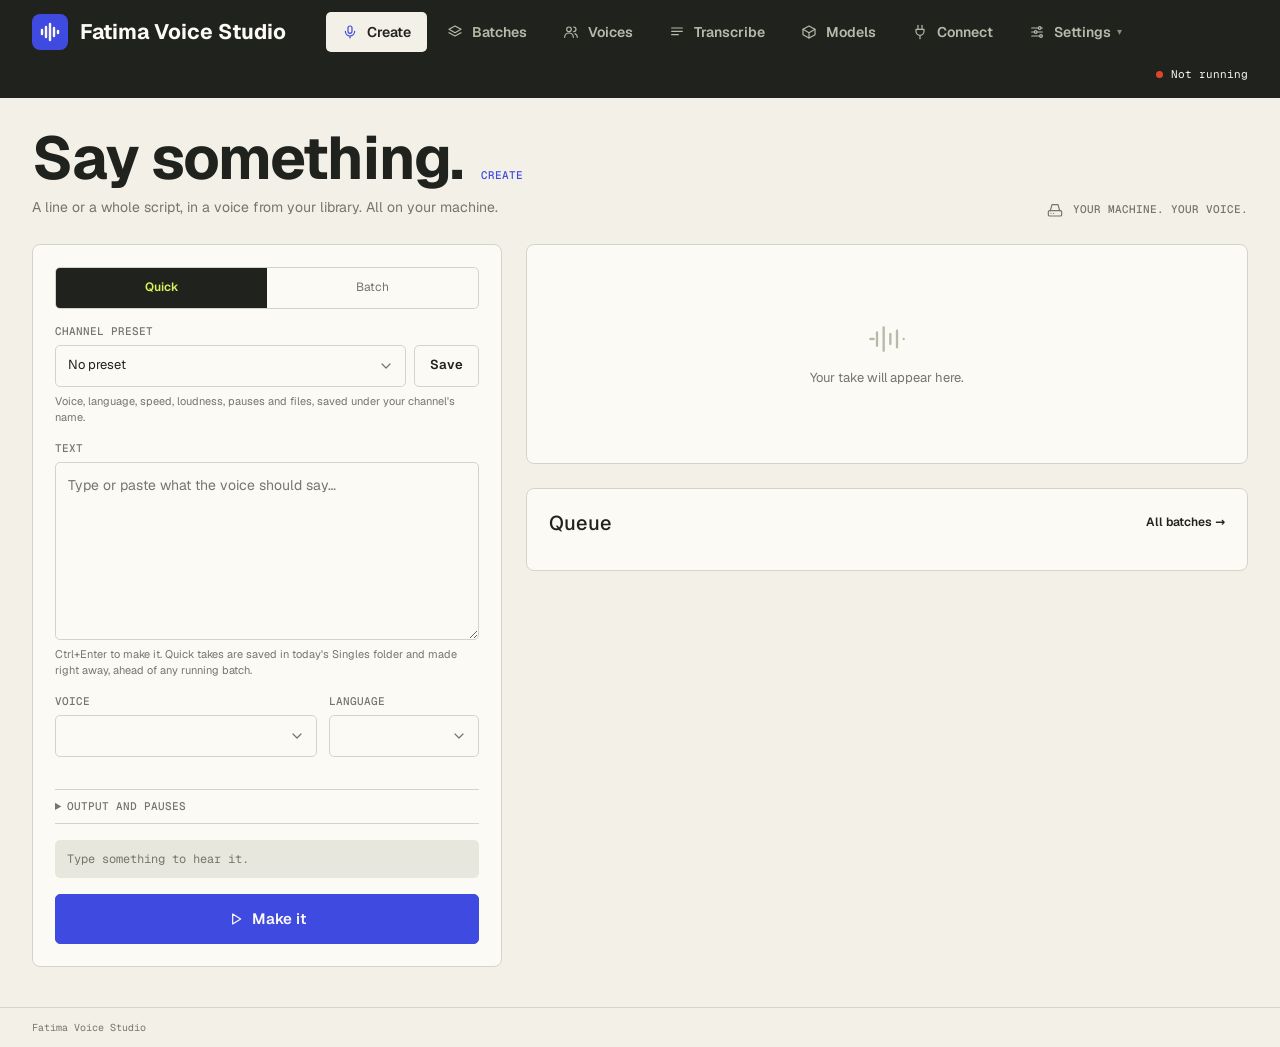
==== studio/web/index.html @ 8e039c89 "Pronunciation, numbers as words, speed, channel presets, Transcribe, voice from music - Pronunciatio" ====
<!doctype html>
<html lang="en">
<head>
<meta charset="utf-8">
<meta name="viewport" content="width=device-width, initial-scale=1">
<title>Fatima Voice Studio</title>
<link rel="icon" href="icon.png">
<link href="fonts.css" rel="stylesheet">
<link rel="stylesheet" href="app.css">
</head>
<body>

<header class="appbar">
  <a class="brand" href="#create"><span class="mark"><span data-icon="mark"></span></span>Fatima Voice Studio</a>
  <nav class="nav" aria-label="Main">
    <a href="#create" data-view="create"><span data-icon="mic"></span>Create</a>
    <a href="#batches" data-view="batches"><span data-icon="layers"></span>Batches</a>
    <a href="#voices" data-view="voices"><span data-icon="users"></span>Voices</a>
    <a href="#transcribe" data-view="transcribe"><span data-icon="text"></span>Transcribe</a>
    <a href="#models" data-view="models"><span data-icon="box"></span>Models</a>
    <a href="#setup" data-view="setup"><span data-icon="cpu"></span>Setup</a>
    <a href="#connect" data-view="connect"><span data-icon="plug"></span>Connect</a>
    <a href="#settings" data-view="settings"><span data-icon="sliders"></span>Settings<span class="nav-caret" aria-hidden="true">▾</span></a>
  </nav>
  <div class="nav-menu" id="settings-menu" role="menu" aria-label="Settings sections" hidden>
    <a href="#settings" role="menuitem">General<span>Defaults, output, folders, updates</span></a>
    <a href="#words" role="menuitem">Pronunciation<span>Names, abbreviations and numbers</span></a>
    <a href="#setup" role="menuitem">Setup<span>Hardware, engine, models, speed test</span></a>
  </div>
  <div class="engine">
    <div class="engine-state">
      <div class="engine-line"><span class="state-dot" id="engine-dot"></span><span id="engine-text">Connecting…</span></div>
      <div class="engine-sub" id="engine-sub"></div>
    </div>
  </div>
</header>

<!-- ============ CREATE ============ -->
<main class="page" id="view-create" hidden>
  <div class="page-head">
    <div>
      <div class="title-row"><h1>Say something.</h1><span class="kicker">CREATE</span></div>
      <p class="lede">A line or a whole script, in a voice from your library. All on your machine.</p>
    </div>
    <div class="note"><span data-icon="drive"></span>YOUR MACHINE. YOUR VOICE.</div>
  </div>

  <div class="desk">
    <section class="card composer" id="composer" data-cmode="single">
      <div class="seg" id="create-mode" role="group" aria-label="What to make">
        <button type="button" data-cmode="single" aria-pressed="true">Quick</button>
        <button type="button" data-cmode="batch" aria-pressed="false">Batch</button>
      </div>

      <div class="field">
        <label class="label" for="preset">Channel preset</label>
        <div class="row" style="gap:8px">
          <div class="select-wrap" style="flex:1;min-width:0"><select class="select" id="preset"><option value="">No preset</option></select><span data-icon="chevron"></span></div>
          <button type="button" class="btn" id="preset-save" style="height:42px">Save</button>
          <button type="button" class="icon-btn" id="preset-delete" aria-label="Delete this preset" hidden style="width:42px;height:42px"><span data-icon="trash"></span></button>
        </div>
        <p class="help">Voice, language, speed, loudness, pauses and files, saved under your channel's name.</p>
      </div>

      <div class="field single-only">
        <label class="label" for="single-text">Text</label>
        <textarea class="paste" id="single-text" rows="7" placeholder="Type or paste what the voice should say…"></textarea>
        <p class="help">Ctrl+Enter to make it. Quick takes are saved in today's Singles folder and made right away, ahead of any running batch.</p>
      </div>

      <div class="field batch-only">
        <label class="label" for="batch-name">Batch name</label>
        <input class="input mono" id="batch-name" placeholder="Auto · date + first words" autocomplete="off" spellcheck="false">
        <p class="help">Saved as a folder on disk. You can rename it later.</p>
      </div>

      <div class="batch-only scripts-box">
        <div class="row between">
          <div class="modes" role="group" aria-label="How to add scripts">
            <button type="button" data-smode="list" aria-pressed="true">Scripts</button>
            <button type="button" data-smode="paste" aria-pressed="false">Paste and split</button>
          </div>
          <button type="button" class="text-btn" id="import-btn"><span data-icon="upload"></span>Import files</button>
          <input type="file" id="import-file" accept=".txt,.md,.csv,text/plain,text/csv,text/markdown" multiple hidden>
        </div>
        <ol class="scripts" id="script-list"></ol>
        <div id="paste-box" hidden>
          <textarea class="paste" id="paste-text" rows="10" placeholder="Paste several scripts. Start each one with a line like:&#10;### Episode 1 title&#10;or separate them with a line of ---"></textarea>
          <div class="row between" style="margin-top:8px">
            <span class="help" id="paste-found">No scripts found yet.</span>
            <button type="button" class="btn sm" id="paste-apply" disabled>Use these scripts</button>
          </div>
        </div>
        <div class="row between" id="list-tools">
          <button type="button" class="text-btn accent" id="add-script">+ Add script</button>
          <span class="micro" id="script-count">0 scripts</span>
        </div>
      </div>

      <div class="pair">
        <div class="field">
          <label class="label" for="voice">Voice</label>
          <div class="select-wrap"><select class="select" id="voice"></select><span data-icon="chevron"></span></div>
        </div>
        <div class="field" style="flex:0 0 150px">
          <label class="label" for="language">Language</label>
          <div class="select-wrap"><select class="select" id="language"></select><span data-icon="chevron"></span></div>
        </div>
      </div>
      <p class="help" id="voice-help"></p>

      <details class="more" id="more">
        <summary>Output and pauses</summary>
        <div class="more-body">
          <div class="field">
            <span class="label">Files</span>
            <div class="checks">
              <label><input type="checkbox" id="fmt-wav" checked> WAV</label>
              <label><input type="checkbox" id="fmt-mp3" checked> MP3</label>
              <label><input type="checkbox" id="opt-srt" checked> Subtitles (SRT)</label>
            </div>
          </div>
          <div class="pair">
            <div class="field">
              <label class="label" for="speed">Speed</label>
              <div class="select-wrap"><select class="select" id="speed">
                <option value="0.85">0.85× slower</option><option value="0.9">0.9×</option><option value="0.95">0.95×</option>
                <option value="1" selected>1× natural</option><option value="1.05">1.05×</option><option value="1.1">1.1×</option>
                <option value="1.15">1.15×</option><option value="1.2">1.2× faster</option>
              </select><span data-icon="chevron"></span></div>
            </div>
            <div class="field" style="justify-content:flex-end">
              <label class="check" style="height:42px"><input type="checkbox" id="opt-numbers" checked> Say numbers as words</label>
            </div>
          </div>
          <p class="help">Speed changes the pace, not the pitch. Numbers like 1913, $5M, 35% and 5:30 become words (English, Spanish, French, German, Italian, Portuguese).
            <button type="button" class="text-btn accent" id="read-preview">See what the voice will read</button> · <a class="text-btn accent" href="#words">Pronunciation</a></p>
          <div class="field">
            <label class="label" for="loudness">Loudness</label>
            <div class="select-wrap"><select class="select" id="loudness">
              <option value="-14">YouTube music level · −14 LUFS</option>
              <option value="-16" selected>Voiceover · −16 LUFS (recommended)</option>
              <option value="-19">Podcast, quieter · −19 LUFS</option>
              <option value="-23">Broadcast · −23 LUFS</option>
            </select><span data-icon="chevron"></span></div>
          </div>
          <div class="pair">
            <div class="field">
              <label class="label" for="pause-paragraph">Pause between paragraphs</label>
              <div class="unit"><input class="input mono" id="pause-paragraph" type="number" min="0" max="10" step="0.1"><span>s</span></div>
            </div>
            <div class="field">
              <label class="label" for="seed">Seed</label>
              <input class="input mono" id="seed" type="number" min="0" placeholder="Random">
            </div>
          </div>
          <p class="help">Add a pause anywhere with <span class="mono">[pause]</span> (1 second) or <span class="mono">[pause 2.5s]</span>. The same seed, voice and text give the same take again.</p>
          <div class="field">
            <label class="label" for="model">Voice model</label>
            <div class="select-wrap"><select class="select" id="model"></select><span data-icon="chevron"></span></div>
            <p class="help" id="model-license"></p>
          </div>
        </div>
      </details>

      <div class="summary" id="summary"></div>
      <button type="button" class="btn accent block big" id="go"><span data-icon="play"></span><span id="go-label">Make it</span></button>
    </section>

    <section class="side">
      <div class="card result single-only" id="single-result">
        <div class="empty-state" id="single-empty"><span data-icon="wave"></span><p>Your take will appear here.</p></div>
        <div id="single-out" hidden></div>
      </div>
      <div class="card queue" id="queue">
        <div class="row between"><h2 class="section-title">Queue</h2><a class="text-btn" href="#batches">All batches →</a></div>
        <div id="queue-list"></div>
      </div>
    </section>
  </div>
</main>

<!-- ============ BATCHES ============ -->
<main class="page" id="view-batches" hidden>
  <div class="page-head">
    <div>
      <div class="title-row"><h1>Batches</h1><span class="kicker">EVERY BATCH IS A FOLDER</span></div>
      <p class="lede">Scripts you've made, newest first. Each batch is its own folder on disk: rename it here and the folder follows.</p>
    </div>
    <div class="row">
      <div class="search"><span data-icon="search"></span><input class="input" id="batch-search" placeholder="Search batches" autocomplete="off"></div>
      <button type="button" class="btn" id="select-toggle" aria-pressed="false">Select</button>
      <button type="button" class="btn" data-open-folder="batches"><span data-icon="folder"></span>Open folder</button>
    </div>
  </div>
  <div class="bulkbar" id="bulkbar" hidden>
    <span id="bulk-count">0 selected</span>
    <button type="button" class="text-btn" id="select-all">Select all shown</button>
    <button type="button" class="btn red sm" id="bulk-delete" disabled>Delete selected</button>
  </div>
  <div class="batch-list" id="batch-list"></div>
</main>

<!-- ============ ONE BATCH ============ -->
<main class="page" id="view-batch" hidden>
  <div class="page-head">
    <div style="min-width:0">
      <a class="text-btn" href="#batches">← Batches</a>
      <div class="title-row"><h1 class="batch-title" id="b-name"></h1><button type="button" class="icon-btn" id="b-rename" aria-label="Rename batch"><span data-icon="pencil"></span></button></div>
      <p class="lede" id="b-meta"></p>
    </div>
    <div class="row wrap" id="b-actions"></div>
  </div>
  <div class="progress" id="b-progress"><div></div></div>
  <div class="scripts-view" id="b-scripts"></div>
</main>

<!-- ============ VOICES ============ -->
<main class="page" id="view-voices" hidden>
  <div class="page-head">
    <div>
      <div class="title-row"><h1>Voices</h1><span class="kicker">YOUR VOICE LIBRARY</span></div>
      <p class="lede">Add a short clip of a voice and the studio speaks any text in it. Or find a brand-new voice.</p>
    </div>
    <button type="button" class="btn" data-open-folder="voices"><span data-icon="folder"></span>Open folder</button>
  </div>
  <div class="voices-grid">
    <section class="card add-voice" id="add-voice">
      <h2 class="section-title">Add a voice</h2>
      <label class="drop" id="voice-drop">
        <input type="file" id="voice-file" accept="audio/*,video/*,.wav,.mp3,.flac,.ogg,.m4a,.mp4,.mkv,.mov,.webm" hidden>
        <span data-icon="upload"></span>
        <span id="voice-drop-text">Drop an audio or video file here, or click to choose<br><small>6–15 seconds of one person speaking clearly — or a longer recording: the best part is picked for you</small></span>
      </label>
      <audio id="voice-file-preview" controls hidden></audio>
      <div class="pair">
        <div class="field"><label class="label" for="voice-name">Name</label><input class="input" id="voice-name" placeholder="e.g. Narrator Laura" maxlength="60"></div>
        <div class="field" style="flex:0 0 150px"><label class="label" for="voice-lang">Language</label>
          <div class="select-wrap"><select class="select" id="voice-lang"></select><span data-icon="chevron"></span></div></div>
      </div>
      <div class="field"><label class="label" for="voice-notes">Notes <span class="opt">— optional</span></label><input class="input" id="voice-notes" placeholder="Where it's from, what it's good for"></div>
      <label class="check"><input type="checkbox" id="voice-separate"> Take the voice out of music or background sound</label>
      <p class="help" id="voice-separate-help"></p>
      <label class="check"><input type="checkbox" id="voice-denoise"> Reduce background noise</label>
      <label class="check consent"><input type="checkbox" id="voice-consent"> This is my own voice, or I have the speaker's permission to use it.</label>
      <button type="button" class="btn accent block" id="voice-add" disabled>Add voice</button>
    </section>

    <section class="card find-voice" id="find-voice">
      <h2 class="section-title">Find a new voice</h2>
      <p class="help">The model invents a different voice each time. Keep the ones you like: they're saved like any other voice and stay the same from then on. Nobody's real voice, so no permission needed.</p>
      <div class="pair">
        <div class="field"><label class="label" for="find-lang">Language</label>
          <div class="select-wrap"><select class="select" id="find-lang"></select><span data-icon="chevron"></span></div></div>
        <div class="field" style="flex:0 0 110px"><label class="label" for="find-count">How many</label>
          <div class="select-wrap"><select class="select" id="find-count"><option>2</option><option selected>4</option><option>6</option></select><span data-icon="chevron"></span></div></div>
      </div>
      <button type="button" class="btn block" id="find-go"><span data-icon="sparkle"></span>Find voices</button>
      <div class="found" id="found-list"></div>
    </section>
  </div>
  <div class="voice-cards" id="voice-cards"></div>
</main>

<!-- ============ MODELS ============ -->
<main class="page" id="view-models" hidden>
  <div class="page-head">
    <div>
      <div class="title-row"><h1>Models</h1><span class="kicker">DOWNLOADED ONCE, RUN OFFLINE</span></div>
      <p class="lede">Every model shows its licence. <strong>Commercial use OK</strong> means you can use the audio in monetized videos and client work.</p>
    </div>
    <button type="button" class="btn" data-open-folder="models"><span data-icon="folder"></span>Open folder</button>
  </div>
  <div id="models-list"></div>
</main>

<!-- ============ SETUP ============ -->
<main class="page" id="view-setup" hidden>
  <div class="page-head">
    <div>
      <div class="title-row"><h1>Setup</h1><span class="kicker">THIS PC</span></div>
      <p class="lede" id="setup-lede">What this PC has, and the engine and models that suit it.</p>
    </div>
    <button type="button" class="btn" id="setup-refresh"><span data-icon="refresh"></span>Check again</button>
  </div>
  <div id="setup-body"></div>
</main>

<!-- ============ PRONUNCIATION ============ -->
<main class="page" id="view-words" hidden>
  <div class="page-head">
    <div>
      <div class="title-row"><h1>Pronunciation</h1><span class="kicker">SAID THE WAY YOU WANT</span></div>
      <p class="lede">Names, abbreviations and words the voice should say a particular way. Used for every script in that language; your script and subtitles keep the original spelling.</p>
    </div>
  </div>
  <div class="settings-grid">
    <section class="card panel">
      <h2>Add a word</h2>
      <div class="pair">
        <div class="field"><label class="label" for="w-from">Written</label><input class="input" id="w-from" placeholder="CJNG"></div>
        <div class="field"><label class="label" for="w-to">Say it as</label><input class="input" id="w-to" placeholder="ce jota ene ge"></div>
      </div>
      <div class="pair">
        <div class="field"><label class="label" for="w-lang">Language</label><div class="select-wrap"><select class="select" id="w-lang"></select><span data-icon="chevron"></span></div></div>
        <div class="field" style="justify-content:flex-end"><label class="check" style="height:42px"><input type="checkbox" id="w-case"> Only with these capitals</label></div>
      </div>
      <div class="row"><button type="button" class="btn accent" id="w-add">Add</button><button type="button" class="btn" id="w-hear"><span data-icon="speaker"></span>Hear it</button></div>
      <p class="help">Spell it the way it sounds in that language. “Only with these capitals” keeps “US” (the country) from changing “us”.</p>
    </section>
    <section class="card panel">
      <h2>Try a sentence</h2>
      <textarea class="paste" id="w-test" rows="4" placeholder="El 25 de enero de 2026, el CJNG ofreció $5 millones…"></textarea>
      <div class="row"><div class="select-wrap" style="flex:0 0 160px"><select class="select" id="w-test-lang"></select><span data-icon="chevron"></span></div>
        <label class="check"><input type="checkbox" id="w-test-num" checked> Numbers as words</label></div>
      <div class="summary" id="w-test-out">What the voice reads appears here.</div>
    </section>
  </div>
  <div class="row between" style="margin:26px 0 12px"><div class="group-title" style="margin:0">Your words</div>
    <div class="search"><span data-icon="search"></span><input class="input" id="w-search" placeholder="Search"></div></div>
  <div class="card" style="padding:4px 18px"><table class="plain" id="w-table"></table></div>
</main>

<!-- ============ TRANSCRIBE ============ -->
<main class="page" id="view-transcribe" hidden>
  <div class="page-head">
    <div>
      <div class="title-row"><h1>Transcribe</h1><span class="kicker">SPEECH TO TEXT</span></div>
      <p class="lede">Drop in a video or audio file and get its text and subtitles (TXT, SRT, VTT). Runs with Whisper on this PC.</p>
    </div>
  </div>
  <div class="settings-grid">
    <section class="card panel">
      <label class="drop" id="t-drop">
        <input type="file" id="t-file" accept="audio/*,video/*,.mp4,.mkv,.mov,.webm,.m4a,.wav,.mp3,.flac,.ogg" hidden>
        <span data-icon="upload"></span>
        <span id="t-drop-text">Drop a video or audio file here, or click to choose<br><small>MP4, MKV, MOV, WEBM, M4A, MP3, WAV, FLAC…</small></span>
      </label>
      <div class="pair">
        <div class="field"><label class="label" for="t-lang">Language</label><div class="select-wrap"><select class="select" id="t-lang"></select><span data-icon="chevron"></span></div></div>
        <div class="field"><label class="label" for="t-model">Whisper model</label><div class="select-wrap"><select class="select" id="t-model"></select><span data-icon="chevron"></span></div></div>
      </div>
      <label class="check"><input type="checkbox" id="t-translate"> Translate to English</label>
      <p class="help" id="t-help"></p>
      <button type="button" class="btn accent block" id="t-go" disabled>Transcribe</button>
    </section>
  </div>
  <div class="group-title">Transcripts</div>
  <div class="batch-list" id="t-list"></div>
</main>

<!-- ============ CONNECT ============ -->
<main class="page" id="view-connect" hidden>
  <div class="page-head">
    <div>
      <div class="title-row"><h1>Connect</h1><span class="kicker">APPS AND AI AGENTS</span></div>
      <p class="lede">Use the studio from other apps (OpenAI-compatible API) and from AI agents (MCP).</p>
    </div>
  </div>
  <div id="connect-body"></div>
</main>

<!-- ============ SETTINGS ============ -->
<main class="page" id="view-settings" hidden>
  <div class="page-head">
    <div>
      <div class="title-row"><h1>Settings</h1><span class="kicker">GENERAL</span></div>
      <p class="lede">Defaults for new scripts, output files, folders and updates.</p>
    </div>
  </div>
  <div id="settings-body"></div>
</main>

<footer class="appfoot"><span id="foot-left">Fatima Voice Studio</span><span id="foot-right"></span></footer>

<dialog class="modal" id="confirm">
  <form method="dialog">
    <h2 id="confirm-title"></h2>
    <p id="confirm-body"></p>
    <div class="row end"><button class="btn" value="cancel">Cancel</button><button class="btn red" value="ok" id="confirm-ok">Delete</button></div>
  </form>
</dialog>

<dialog class="modal wide" id="editor">
  <form method="dialog" id="editor-form">
    <h2 id="editor-title">Edit</h2>
    <p class="help" id="editor-help"></p>
    <div class="field" id="editor-name-field"><label class="label" for="editor-name">Title</label><input class="input" id="editor-name"></div>
    <textarea class="paste" id="editor-text" rows="14"></textarea>
    <div id="editor-extra"></div>
    <div class="row end"><button class="btn" value="cancel">Cancel</button><button class="btn accent" value="ok" id="editor-ok">Save</button></div>
  </form>
</dialog>

<div class="toast" id="toast" role="status" hidden></div>
<script src="app.js"></script>
</body>
</html>
---- studio/web/fonts.css ----
/* Geist and Geist Mono (SIL Open Font License 1.1, Vercel), bundled so the app works offline. */
@font-face { font-family: 'Geist'; font-style: normal; font-weight: 100 900; font-display: swap;
  src: url(fonts/geist-latin-ext.woff2) format('woff2'); unicode-range: U+0100-02BA, U+02BD-02C5, U+02C7-02CC, U+02CE-02D7, U+02DD-02FF, U+0304, U+0308, U+0329, U+1D00-1DBF, U+1E00-1E9F, U+1EF2-1EFF, U+2020, U+20A0-20AB, U+20AD-20C4, U+2113, U+2C60-2C7F, U+A720-A7FF; }
@font-face { font-family: 'Geist'; font-style: normal; font-weight: 100 900; font-display: swap;
  src: url(fonts/geist-latin.woff2) format('woff2'); unicode-range: U+0000-00FF, U+0131, U+0152-0153, U+02BB-02BC, U+02C6, U+02DA, U+02DC, U+0304, U+0308, U+0329, U+2000-206F, U+20AC, U+2122, U+2191, U+2193, U+2212, U+2215, U+FEFF, U+FFFD; }
@font-face { font-family: 'Geist Mono'; font-style: normal; font-weight: 100 900; font-display: swap;
  src: url(fonts/geist-mono-latin-ext.woff2) format('woff2'); unicode-range: U+0100-02BA, U+02BD-02C5, U+02C7-02CC, U+02CE-02D7, U+02DD-02FF, U+0304, U+0308, U+0329, U+1D00-1DBF, U+1E00-1E9F, U+1EF2-1EFF, U+2020, U+20A0-20AB, U+20AD-20C4, U+2113, U+2C60-2C7F, U+A720-A7FF; }
@font-face { font-family: 'Geist Mono'; font-style: normal; font-weight: 100 900; font-display: swap;
  src: url(fonts/geist-mono-latin.woff2) format('woff2'); unicode-range: U+0000-00FF, U+0131, U+0152-0153, U+02BB-02BC, U+02C6, U+02DA, U+02DC, U+0304, U+0308, U+0329, U+2000-206F, U+20AC, U+2122, U+2191, U+2193, U+2212, U+2215, U+FEFF, U+FFFD; }
---- studio/web/app.css ----
/* Fatima Voice Studio styles (the Fatima Image Studio design system, with an indigo accent). */
:root {
  --ink: #20221e; --paper: #f3f0e7; --card: #fcfaf5; --line: #d5d4c8; --well: #e8e7dd;
  --muted: #74766b; --sub: #b6baa9; --accent: #3f4ae0; --accent-hi: #3039c4; --accent-soft: #e2e3fb;
  --red: #de462b; --red-hi: #c73b22; --red-soft: #f6ddd5; --lime: #d9f45c; --lime-hi: #cbe84a;
  --ok: #2f7d3a; --ok-soft: #dcefd8; --warn: #9a5b00; --warn-soft: #f8ead0;
  --sans: 'Geist', system-ui, sans-serif; --mono: 'Geist Mono', ui-monospace, monospace;
  --r: 5px; --r-card: 8px;
}
* { box-sizing: border-box; }
html, body { margin: 0; background: var(--paper); color: var(--ink); }
body { font: 14px/1.45 var(--sans); min-height: 100vh; display: flex; flex-direction: column; }
input, select, textarea, button { font: inherit; color: inherit; }
button { cursor: pointer; background: none; border: 0; padding: 0; }
button:disabled { cursor: not-allowed; opacity: .5; }
a { color: var(--accent); }
:focus-visible { outline: 2px solid var(--accent); outline-offset: 2px; }
[hidden] { display: none !important; }
svg.i { width: 16px; height: 16px; flex: none; stroke: currentColor; fill: none; stroke-width: 1.8; stroke-linecap: round; stroke-linejoin: round; vertical-align: middle; }
.mono { font-family: var(--mono); }
.row { display: flex; align-items: center; gap: 12px; }
.row.wrap { flex-wrap: wrap; }
.row.end { justify-content: flex-end; }
.between { justify-content: space-between; }
.micro { font: 500 10px/1.2 var(--mono); color: var(--muted); letter-spacing: .02em; text-transform: uppercase; }
.help { margin: 0; font-size: 11px; line-height: 1.45; color: var(--muted); }
.label { font: 500 11px/1.2 var(--mono); color: var(--muted); text-transform: uppercase; }
.label .opt { text-transform: none; font-weight: 400; }
small { font-size: 11px; color: var(--muted); }

/* ---------- header ---------- */
.appbar { display: flex; flex-wrap: wrap; align-items: center; gap: 16px 40px; min-height: 84px; padding: 12px 32px;
  background: var(--ink); position: sticky; top: 0; z-index: 10; }
.brand { display: flex; align-items: center; gap: 12px; color: var(--card); text-decoration: none; font-weight: 700; font-size: 21px; white-space: nowrap; }
.mark { width: 36px; height: 36px; border-radius: 8px; background: var(--accent); display: inline-flex; align-items: center; justify-content: center; flex: none; color: var(--card); }
.mark svg.i { width: 24px; height: 24px; stroke-width: 2.4; }
.nav { display: flex; gap: 4px; min-width: 0; max-width: 100%; overflow-x: auto; scrollbar-width: none; }
.nav a { display: inline-flex; align-items: center; gap: 9px; height: 40px; padding: 0 16px; border-radius: var(--r);
  color: var(--sub); text-decoration: none; font-weight: 600; font-size: 14px; white-space: nowrap; }
.nav a:hover { color: var(--card); }
.nav a[aria-current="page"] { background: var(--paper); color: var(--ink); }
.nav a[aria-current="page"] svg.i { color: var(--accent); }
.nav a[data-view="setup"] { display: none; }
body.locked .nav a[data-view="setup"] { display: inline-flex; }
body.locked .nav a:not([data-view="setup"]) { opacity: .35; pointer-events: none; }
.nav-caret { font-size: 10px; margin-left: -3px; opacity: .7; }
body.locked .nav-caret { display: none; }
.nav-menu { position: fixed; z-index: 30; min-width: 230px; padding: 6px; border-radius: var(--r-card); background: var(--card);
  border: 1px solid var(--line); box-shadow: 0 12px 32px rgba(0,0,0,.18); display: flex; flex-direction: column; gap: 2px; }
.nav-menu a { display: flex; flex-direction: column; gap: 2px; padding: 10px 12px; border-radius: var(--r); color: var(--ink); text-decoration: none; font-weight: 600; }
.nav-menu a span { font-weight: 400; font-size: 11px; color: var(--muted); }
.nav-menu a:hover { background: var(--well); }
.engine { flex: 1 1 auto; display: flex; justify-content: flex-end; min-width: 0; }
.engine-state { display: flex; flex-direction: column; align-items: flex-end; gap: 5px; min-width: 0; overflow: hidden; }
.engine-line { display: flex; align-items: center; gap: 8px; font: 400 11px/1.2 var(--mono); color: var(--card); white-space: nowrap; }
.engine-sub { font: 400 10px/1.2 var(--mono); color: var(--sub); white-space: nowrap; overflow: hidden; text-overflow: ellipsis; max-width: 420px; }
.state-dot { width: 7px; height: 7px; border-radius: 50%; background: var(--lime); flex: none; }
.state-dot.busy { background: #f5a524; animation: pulse 1.2s ease-in-out infinite; }
.state-dot.error { background: var(--red); }
.state-dot.off { background: var(--muted); }
@keyframes pulse { 50% { opacity: .35; } }

/* ---------- buttons, chips ---------- */
.btn { display: inline-flex; align-items: center; justify-content: center; gap: 8px; height: 40px; padding: 0 15px;
  border: 1px solid var(--line); border-radius: var(--r); background: var(--card); color: var(--ink); font-weight: 600; font-size: 13px; white-space: nowrap; text-decoration: none; }
.btn:hover:not(:disabled) { border-color: var(--muted); }
.btn.accent { background: var(--accent); border-color: var(--accent); color: var(--card); }
.btn.accent:hover:not(:disabled) { background: var(--accent-hi); border-color: var(--accent-hi); }
.btn.red { background: var(--red); border-color: var(--red); color: var(--card); }
.btn.red:hover:not(:disabled) { background: var(--red-hi); }
.btn.sm { height: 32px; padding: 0 11px; font-size: 12px; }
.btn.xs { height: 26px; padding: 0 8px; font-size: 11px; gap: 5px; }
.btn.block { width: 100%; }
.btn.big { height: 50px; font-size: 15px; }
.text-btn { display: inline-flex; align-items: center; gap: 5px; font-weight: 600; font-size: 12px; color: var(--ink); white-space: nowrap; text-decoration: none; }
.text-btn.accent { color: var(--accent); }
.text-btn.red { color: var(--red); }
.text-btn:hover { text-decoration: underline; }
.icon-btn { display: inline-flex; align-items: center; justify-content: center; width: 30px; height: 30px; border-radius: var(--r); flex: none; color: var(--muted); }
.icon-btn:hover { background: rgba(116,118,107,.15); color: var(--ink); }
.chip { display: inline-flex; align-items: center; gap: 6px; padding: 5px 9px; border-radius: var(--r);
  font: 600 10px/1.2 var(--mono); text-transform: uppercase; white-space: nowrap; background: var(--well); color: var(--muted); }
.chip.ok { background: var(--ok-soft); color: var(--ok); }
.chip.accent { background: var(--accent-soft); color: var(--accent); }
.chip.red { background: var(--red-soft); color: var(--red-hi); }
.chip.warn { background: var(--warn-soft); color: var(--warn); }
.chip.dark { background: var(--ink); color: var(--lime); }
.chip.live::before { content: ''; width: 6px; height: 6px; border-radius: 50%; background: currentColor; animation: pulse 1.2s infinite; }
.license { display: inline-flex; align-items: center; gap: 6px; font: 600 11px/1.3 var(--mono); padding: 5px 9px; border-radius: var(--r); }
.license.ok { background: var(--ok-soft); color: var(--ok); }
.license.nc { background: var(--red); color: var(--card); }

/* ---------- page frame ---------- */
.page { flex: 1; width: 100%; padding: 0 32px 40px; }
.page-head { display: flex; flex-wrap: wrap; align-items: flex-end; justify-content: space-between; gap: 16px; padding: 30px 0 26px; }
.title-row { display: flex; flex-wrap: wrap; align-items: baseline; gap: 6px 18px; min-width: 0; }
h1 { margin: 0; font-size: clamp(36px, 5vw, 60px); line-height: 1.02; font-weight: 700; letter-spacing: -.02em; }
.batch-title { font-size: clamp(28px, 3.6vw, 44px); word-break: break-word; }
.kicker { font: 500 11px/1.2 var(--mono); color: var(--accent); white-space: nowrap; }
.lede { margin: 8px 0 0; color: var(--muted); font-size: 14px; max-width: 760px; }
.note { display: flex; align-items: center; gap: 10px; font: 500 11px/1.2 var(--mono); color: var(--muted); white-space: nowrap; }
.card { background: var(--card); border: 1px solid var(--line); border-radius: var(--r-card); }
.section-title { margin: 0; font-size: 20px; font-weight: 500; }
.appfoot { display: flex; flex-wrap: wrap; justify-content: space-between; gap: 8px 24px; padding: 13px 32px; border-top: 1px solid var(--line);
  font: 400 10px/1.3 var(--mono); color: var(--muted); }

/* ---------- inputs ---------- */
.field { display: flex; flex-direction: column; gap: 7px; min-width: 0; flex: 1; }
.input, .select { width: 100%; height: 42px; padding: 0 12px; border: 1px solid var(--line); border-radius: var(--r); background: var(--card); font-size: 13px; }
.input:focus, .select:focus, .paste:focus { outline: none; border-color: var(--ink); }
.select-wrap { position: relative; }
.select { appearance: none; padding-right: 34px; cursor: pointer; }
.select-wrap > svg.i { position: absolute; right: 12px; top: 13px; pointer-events: none; color: var(--muted); }
.pair { display: flex; gap: 12px; width: 100%; }
.unit { position: relative; }
.unit span { position: absolute; right: 12px; top: 12px; font: 13px var(--mono); color: var(--muted); }
.paste { width: 100%; padding: 12px; border: 1px solid var(--line); border-radius: var(--r); background: var(--card); font-size: 14px; line-height: 1.55; resize: vertical; min-height: 90px; }
.seg { display: flex; height: 42px; border: 1px solid var(--line); border-radius: var(--r); overflow: hidden; }
.seg button { flex: 1; font-size: 12px; color: var(--muted); }
.seg button[aria-pressed="true"] { background: var(--ink); color: var(--lime); font-weight: 600; }
.modes { display: flex; gap: 14px; }
.modes button { font-size: 12px; color: var(--muted); }
.modes button[aria-pressed="true"] { color: var(--accent); font-weight: 700; }
.checks { display: flex; flex-wrap: wrap; gap: 8px 18px; font-size: 13px; }
.checks label, .check { display: inline-flex; align-items: center; gap: 8px; font-size: 13px; cursor: pointer; }
.check.consent { font-size: 12px; color: var(--muted); align-items: flex-start; }
input[type="checkbox"] { accent-color: var(--accent); width: 15px; height: 15px; margin: 0; flex: none; }
.switch { display: inline-flex; align-items: center; gap: 10px; cursor: pointer; font-size: 13px; }
details.more { border-top: 1px solid var(--line); border-bottom: 1px solid var(--line); padding: 10px 0; }
details.more summary { cursor: pointer; font: 500 11px/1.2 var(--mono); text-transform: uppercase; color: var(--muted); }
.more-body { display: flex; flex-direction: column; gap: 14px; padding-top: 14px; }

/* ---------- create ---------- */
.desk { display: flex; flex-wrap: wrap; gap: 24px; align-items: flex-start; }
.composer { flex: 0 1 470px; min-width: 320px; padding: 22px; display: flex; flex-direction: column; gap: 16px; }
.composer[data-cmode="single"] .batch-only, .composer[data-cmode="batch"] .single-only { display: none !important; }
.side { flex: 1 1 420px; min-width: 320px; display: flex; flex-direction: column; gap: 24px; }
body[data-cmode="batch"] .side .single-only { display: none; }
.scripts-box { display: flex; flex-direction: column; gap: 10px; }
.scripts { list-style: none; margin: 0; padding: 0; display: flex; flex-direction: column; gap: 8px; max-height: 520px; overflow-y: auto; }
.script-row { background: var(--paper); border: 1px solid var(--line); border-radius: var(--r); padding: 10px; display: flex; flex-direction: column; gap: 7px; }
.script-row .head { display: flex; align-items: center; gap: 8px; }
.script-row .num { font: 600 11px var(--mono); color: var(--muted); width: 22px; }
.script-row input.title { flex: 1; min-width: 0; border: 0; background: transparent; font-weight: 600; font-size: 13px; padding: 2px 0; }
.script-row input.title:focus { outline: none; }
.script-row textarea { border: 1px solid var(--line); background: var(--card); border-radius: var(--r); padding: 8px 10px; resize: vertical; min-height: 70px; font-size: 13px; line-height: 1.5; }
.script-row .meta { font: 10px var(--mono); color: var(--muted); }
select.mini { height: 26px; max-width: 150px; padding: 0 6px; border: 1px solid var(--line); border-radius: var(--r); background: var(--card); font-size: 11px; color: var(--muted); }
.summary { font: 12px/1.5 var(--mono); color: var(--muted); background: var(--well); border-radius: var(--r); padding: 10px 12px; }
.summary b { color: var(--ink); font-weight: 600; }
.result { padding: 22px; min-height: 220px; display: flex; flex-direction: column; gap: 14px; }
.empty-state { flex: 1; display: flex; flex-direction: column; align-items: center; justify-content: center; gap: 10px; color: var(--sub); text-align: center; }
.empty-state svg.i { width: 40px; height: 40px; stroke-width: 1.4; }
.empty-state p { margin: 0; font-size: 13px; color: var(--muted); }
.queue { padding: 20px 22px; display: flex; flex-direction: column; gap: 12px; }
.qitem { display: flex; align-items: center; gap: 10px; padding: 10px 0; border-top: 1px solid var(--line); }
.qitem .name { flex: 1; min-width: 0; overflow: hidden; text-overflow: ellipsis; white-space: nowrap; font-weight: 600; font-size: 13px; text-decoration: none; color: var(--ink); }
.qitem .sub { font: 10px var(--mono); color: var(--muted); white-space: nowrap; }
.drag { cursor: grab; color: var(--sub); }

/* ---------- audio ---------- */
audio { width: 100%; height: 40px; }
.take { display: flex; flex-direction: column; gap: 10px; }
.take .text { font-size: 14px; line-height: 1.55; color: var(--ink); max-height: 140px; overflow: auto; }
.files { display: flex; flex-wrap: wrap; gap: 8px; }
.progress { height: 6px; background: var(--well); border-radius: 3px; overflow: hidden; }
.progress > div { height: 100%; background: var(--accent); width: 0; transition: width .4s; }
.progress.live > div { background: repeating-linear-gradient(45deg, var(--accent), var(--accent) 8px, var(--accent-hi) 8px, var(--accent-hi) 16px); }

/* ---------- batches ---------- */
.search { position: relative; }
.search svg.i { position: absolute; left: 12px; top: 13px; color: var(--muted); }
.search .input { padding-left: 36px; width: 240px; }
.bulkbar { display: flex; align-items: center; gap: 18px; padding: 10px 14px; margin-bottom: 14px; background: var(--ink); color: var(--card); border-radius: var(--r); }
.bulkbar .text-btn { color: var(--lime); }
.batch-list { display: flex; flex-direction: column; gap: 10px; }
.bcard { display: flex; align-items: center; gap: 18px; padding: 16px 18px; }
.bcard .main { flex: 1; min-width: 0; display: flex; flex-direction: column; gap: 6px; }
.bcard .name { font-weight: 700; font-size: 16px; color: var(--ink); text-decoration: none; overflow: hidden; text-overflow: ellipsis; white-space: nowrap; }
.bcard .name:hover { color: var(--accent); }
.bcard .meta { font: 11px var(--mono); color: var(--muted); display: flex; flex-wrap: wrap; gap: 4px 14px; }
.bcard .first { font-size: 12px; color: var(--muted); overflow: hidden; text-overflow: ellipsis; white-space: nowrap; }
.bcard .acts { display: flex; gap: 6px; flex-wrap: wrap; justify-content: flex-end; }
.bcard.selectable { cursor: pointer; }
.bcard.picked { border-color: var(--accent); box-shadow: inset 3px 0 0 var(--accent); }
.empty { padding: 40px; text-align: center; color: var(--muted); }

/* ---------- one batch ---------- */
#b-progress { margin-bottom: 22px; }
.scripts-view { display: flex; flex-direction: column; gap: 14px; }
.scard { padding: 18px 20px; display: flex; flex-direction: column; gap: 12px; }
.scard .top { display: flex; flex-wrap: wrap; align-items: center; gap: 10px 14px; }
.scard .title { font-weight: 700; font-size: 17px; flex: 1; min-width: 200px; }
.scard .stem { font: 11px var(--mono); color: var(--muted); }
.scard .info { font: 11px var(--mono); color: var(--muted); display: flex; flex-wrap: wrap; gap: 4px 16px; }
.scard .player { display: flex; flex-wrap: wrap; align-items: center; gap: 12px; }
.scard .player audio { flex: 1 1 320px; }
.segs { border-top: 1px solid var(--line); margin-top: 4px; }
.segs summary { cursor: pointer; padding: 10px 0 4px; font: 500 11px/1.2 var(--mono); text-transform: uppercase; color: var(--muted); }
.seg-row { display: grid; grid-template-columns: 38px 1fr auto; gap: 12px; align-items: start; padding: 10px 0; border-top: 1px dashed var(--line); }
.seg-row .k { font: 600 11px var(--mono); color: var(--muted); padding-top: 3px; }
.seg-row .txt { font-size: 13px; line-height: 1.5; white-space: pre-wrap; }
.seg-row .sub { font: 10px var(--mono); color: var(--muted); margin-top: 4px; display: flex; flex-wrap: wrap; gap: 4px 12px; align-items: center; }
.seg-row .tools { display: flex; flex-direction: column; align-items: flex-end; gap: 6px; }
.seg-row audio { height: 32px; width: 230px; }
.seg-row.flag { background: linear-gradient(90deg, var(--warn-soft), transparent 70%); }
.seg-row.running { background: linear-gradient(90deg, var(--accent-soft), transparent 70%); }
.flag-note { font-size: 11px; color: var(--warn); margin-top: 4px; }
.read-as { font-size: 12px; color: var(--accent); margin-top: 4px; font-style: italic; }
.err-note { font-size: 11px; color: var(--red-hi); margin-top: 4px; }

/* ---------- voices ---------- */
.voices-grid { display: grid; grid-template-columns: repeat(auto-fit, minmax(340px, 1fr)); gap: 20px; margin-bottom: 26px; align-items: start; }
.add-voice, .find-voice { padding: 22px; display: flex; flex-direction: column; gap: 14px; }
.drop { display: flex; align-items: center; gap: 14px; padding: 18px; border: 1.5px dashed var(--sub); border-radius: var(--r-card); cursor: pointer; font-size: 13px; background: var(--paper); }
.drop.over { border-color: var(--accent); background: var(--accent-soft); }
.drop svg.i { width: 26px; height: 26px; color: var(--muted); }
.found { display: flex; flex-direction: column; gap: 10px; }
.found-item { display: flex; flex-direction: column; gap: 8px; padding: 12px; background: var(--paper); border-radius: var(--r); border: 1px solid var(--line); }
.voice-cards { display: grid; grid-template-columns: repeat(auto-fill, minmax(330px, 1fr)); gap: 16px; }
.vcard { padding: 18px; display: flex; flex-direction: column; gap: 10px; }
.vcard .top { display: flex; align-items: center; gap: 10px; }
.vcard .name { font-weight: 700; font-size: 17px; flex: 1; min-width: 0; overflow: hidden; text-overflow: ellipsis; }
.vcard .meta { font: 11px var(--mono); color: var(--muted); display: flex; flex-wrap: wrap; gap: 4px 12px; }
.vcard .notes { font-size: 12px; color: var(--muted); }
.vcard .tips { margin: 0; padding-left: 16px; font-size: 11px; color: var(--warn); }
.vcard .acts { display: flex; flex-wrap: wrap; gap: 6px; }
.vcard.default { border-color: var(--accent); }

/* ---------- models, setup, settings, connect ---------- */
.group-title { font: 500 11px/1.2 var(--mono); text-transform: uppercase; color: var(--muted); margin: 26px 0 12px; }
.mcard { padding: 18px 20px; display: flex; flex-wrap: wrap; align-items: center; gap: 14px 22px; margin-bottom: 10px; }
.mcard .main { flex: 1 1 380px; display: flex; flex-direction: column; gap: 7px; min-width: 0; }
.mcard .name { font-weight: 700; font-size: 16px; display: flex; flex-wrap: wrap; align-items: center; gap: 8px; }
.mcard .about { font-size: 13px; color: var(--muted); }
.mcard .meta { font: 11px var(--mono); color: var(--muted); display: flex; flex-wrap: wrap; gap: 4px 14px; }
.mcard .acts { display: flex; align-items: center; gap: 8px; flex-wrap: wrap; justify-content: flex-end; min-width: 220px; }
.dl { display: flex; flex-direction: column; gap: 6px; min-width: 220px; }
.dl .progress { height: 5px; }
.hw { display: grid; grid-template-columns: repeat(auto-fit, minmax(200px, 1fr)); gap: 14px; padding: 20px; }
.hw .k { font: 500 10px var(--mono); text-transform: uppercase; color: var(--muted); }
.hw .v { font-weight: 600; margin-top: 4px; }
.warn-box { display: flex; gap: 10px; align-items: flex-start; padding: 12px 14px; border-radius: var(--r); font-size: 13px; margin-top: 10px; }
.warn-box.warn { background: var(--warn-soft); color: var(--warn); }
.warn-box.error { background: var(--red-soft); color: var(--red-hi); }
.warn-box.info { background: var(--accent-soft); color: var(--accent); }
.step { display: flex; gap: 16px; margin: 26px 0 12px; align-items: baseline; }
.step .n { font: 700 12px var(--mono); width: 26px; height: 26px; border-radius: 50%; background: var(--ink); color: var(--lime); display: inline-flex; align-items: center; justify-content: center; flex: none; }
.step.done .n { background: var(--ok); color: var(--card); }
.step h2 { margin: 0; font-size: 20px; font-weight: 600; }
.step p { margin: 4px 0 0; color: var(--muted); font-size: 13px; }
.bench { padding: 20px; display: flex; flex-wrap: wrap; gap: 16px 30px; align-items: center; }
.bench .big { font-size: 34px; font-weight: 700; }
.settings-grid { display: grid; grid-template-columns: repeat(auto-fit, minmax(360px, 1fr)); gap: 20px; align-items: start; }
.panel { padding: 20px 22px; display: flex; flex-direction: column; gap: 14px; }
.panel h2 { margin: 0; font-size: 17px; }
.path-row { display: flex; gap: 8px; }
.path-row .input { font-family: var(--mono); font-size: 12px; }
.code { position: relative; background: var(--ink); color: #e9ecd9; border-radius: var(--r); padding: 14px 16px; font: 12px/1.6 var(--mono); white-space: pre-wrap; word-break: break-all; }
.code .copy { position: absolute; top: 8px; right: 8px; color: var(--sub); }
.code .copy:hover { color: var(--lime); background: rgba(255,255,255,.08); }
.kv { display: grid; grid-template-columns: 140px 1fr; gap: 8px 14px; font-size: 13px; align-items: center; }
.kv .k { font: 500 11px var(--mono); text-transform: uppercase; color: var(--muted); }
.tabs { display: flex; gap: 22px; border-bottom: 1px solid var(--line); margin-bottom: 14px; }
.tabs button { padding: 8px 0; margin-bottom: -1px; border-bottom: 2px solid transparent; color: var(--muted); font-weight: 600; font-size: 13px; }
.tabs button[aria-pressed="true"] { color: var(--ink); border-bottom-color: var(--accent); }
table.plain { width: 100%; border-collapse: collapse; font-size: 13px; }
table.plain td, table.plain th { text-align: left; padding: 8px 10px; border-top: 1px solid var(--line); vertical-align: top; }
table.plain th { font: 500 10px var(--mono); text-transform: uppercase; color: var(--muted); border-top: 0; }

/* ---------- dialogs, toast ---------- */
dialog.modal { border: 0; border-radius: var(--r-card); padding: 24px; width: min(460px, 92vw); background: var(--card); box-shadow: 0 24px 60px rgba(0,0,0,.3); }
dialog.modal.wide { width: min(860px, 94vw); }
dialog.modal::backdrop { background: rgba(32,34,30,.55); }
dialog.modal h2 { margin: 0 0 10px; font-size: 20px; }
dialog.modal p { margin: 0 0 14px; color: var(--muted); font-size: 13px; }
dialog.modal form { display: flex; flex-direction: column; gap: 12px; }
.toast { position: fixed; bottom: 24px; left: 50%; transform: translateX(-50%); z-index: 100; max-width: min(640px, 92vw);
  padding: 12px 18px; border-radius: var(--r); background: var(--red-hi); color: var(--card); font-size: 13px; box-shadow: 0 10px 30px rgba(0,0,0,.25); }
.toast.ok { background: var(--ink); color: var(--lime); }

@media (max-width: 720px) {
  .appbar, .page, .appfoot { padding-left: 16px; padding-right: 16px; }
  .pair { flex-direction: column; }
  .bcard { flex-direction: column; align-items: stretch; }
  .seg-row { grid-template-columns: 30px 1fr; }
  .seg-row .tools { grid-column: 2; align-items: flex-start; }
}
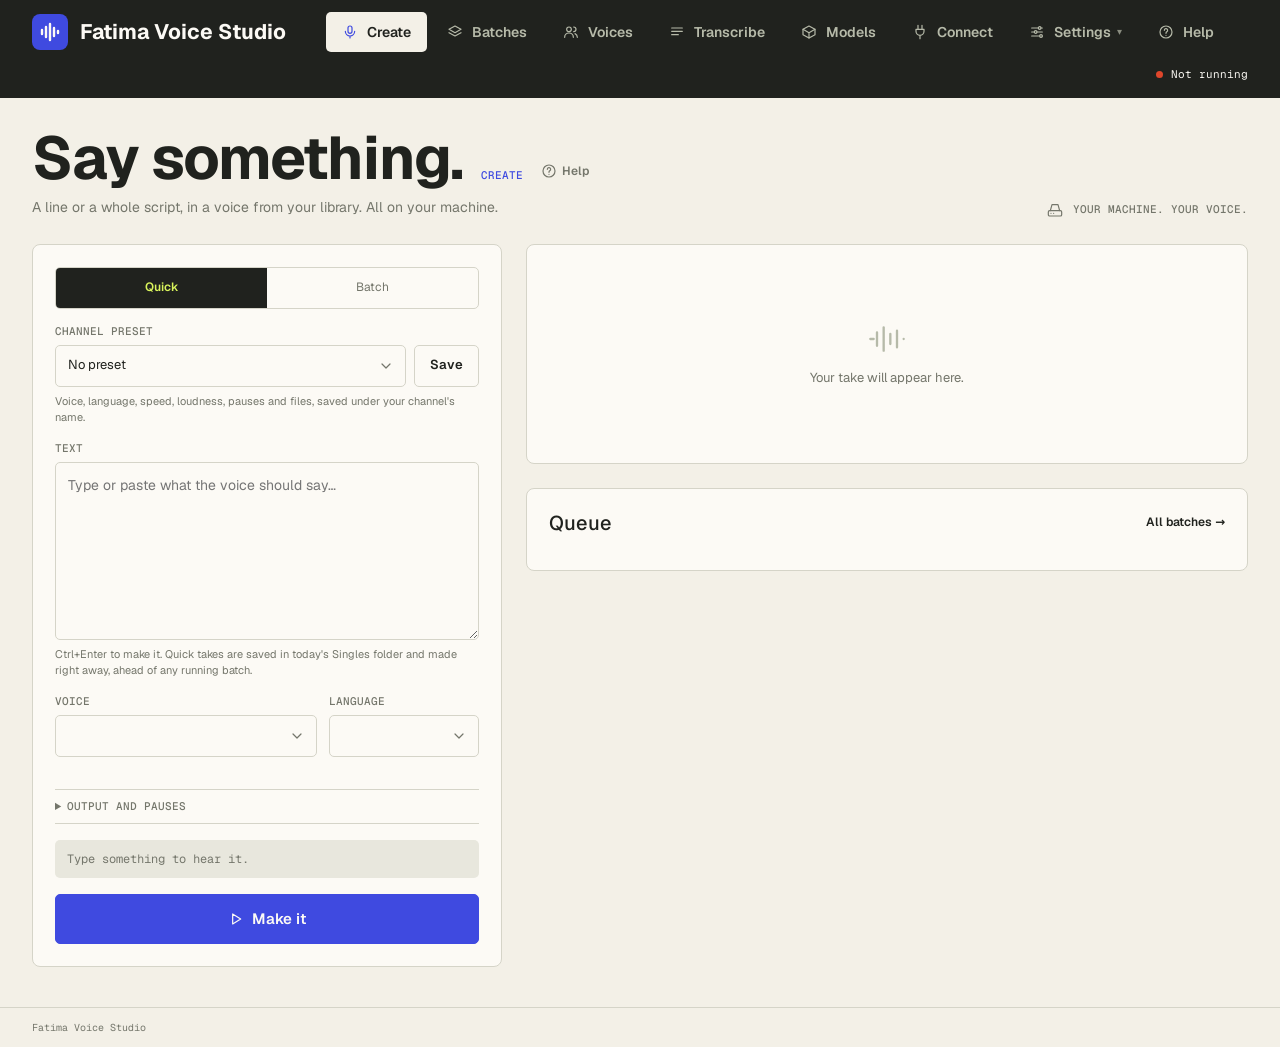
==== commit b42e7e44: "Built-in help: 14 guides, a Help page with search, a Help link on every page The guides are plain Ma" ====
--- a/studio/web/index.html
+++ b/studio/web/index.html
@@ -21,6 +21,7 @@
     <a href="#setup" data-view="setup"><span data-icon="cpu"></span>Setup</a>
     <a href="#connect" data-view="connect"><span data-icon="plug"></span>Connect</a>
     <a href="#settings" data-view="settings"><span data-icon="sliders"></span>Settings<span class="nav-caret" aria-hidden="true">▾</span></a>
+    <a href="#help" data-view="help"><span data-icon="question"></span>Help</a>
   </nav>
   <div class="nav-menu" id="settings-menu" role="menu" aria-label="Settings sections" hidden>
     <a href="#settings" role="menuitem">General<span>Defaults, output, folders, updates</span></a>
@@ -316,8 +317,12 @@
       <div class="summary" id="w-test-out">What the voice reads appears here.</div>
     </section>
   </div>
-  <div class="row between" style="margin:26px 0 12px"><div class="group-title" style="margin:0">Your words</div>
-    <div class="search"><span data-icon="search"></span><input class="input" id="w-search" placeholder="Search"></div></div>
+  <div class="row between wrap" style="margin:26px 0 12px"><div class="group-title" style="margin:0">Your words <span id="w-count"></span></div>
+    <div class="row wrap">
+      <div class="search"><span data-icon="search"></span><input class="input" id="w-search" placeholder="Search"></div>
+      <button type="button" class="btn" id="w-import"><span data-icon="upload"></span>Import</button>
+      <button type="button" class="btn" id="w-export"><span data-icon="download"></span>Export</button>
+    </div></div>
   <div class="card" style="padding:4px 18px"><table class="plain" id="w-table"></table></div>
 </main>
 
@@ -369,6 +374,21 @@
     </div>
   </div>
   <div id="settings-body"></div>
+</main>
+
+<!-- ============ HELP ============ -->
+<main class="page" id="view-help" hidden>
+  <div class="page-head">
+    <div>
+      <div class="title-row"><h1>Help</h1><span class="kicker">GUIDES</span></div>
+      <p class="lede">How to use every part of the studio, step by step. The same guides are on GitHub.</p>
+    </div>
+    <div class="search"><span data-icon="search"></span><input class="input" id="help-search" placeholder="Search the guides" autocomplete="off" aria-label="Search the guides"></div>
+  </div>
+  <div class="help-layout">
+    <nav class="help-toc" id="help-toc" aria-label="Guides"></nav>
+    <article class="card doc" id="help-doc"></article>
+  </div>
 </main>
 
 <footer class="appfoot"><span id="foot-left">Fatima Voice Studio</span><span id="foot-right"></span></footer>
--- a/studio/web/app.css
+++ b/studio/web/app.css
@@ -42,8 +42,12 @@
 .nav a[aria-current="page"] svg.i { color: var(--accent); }
 .nav a[data-view="setup"] { display: none; }
 body.locked .nav a[data-view="setup"] { display: inline-flex; }
-body.locked .nav a:not([data-view="setup"]) { opacity: .35; pointer-events: none; }
+body.locked .nav a:not([data-view="setup"]):not([data-view="help"]) { opacity: .35; pointer-events: none; }
 .nav-caret { font-size: 10px; margin-left: -3px; opacity: .7; }
+.nav a, .nav-menu a { position: relative; }
+.badge { position: absolute; top: 7px; right: 7px; width: 8px; height: 8px; border-radius: 50%; background: var(--lime);
+  box-shadow: 0 0 0 2px var(--ink); }
+.nav-menu a .badge { top: 12px; right: 12px; box-shadow: none; background: var(--accent); }
 body.locked .nav-caret { display: none; }
 .nav-menu { position: fixed; z-index: 30; min-width: 230px; padding: 6px; border-radius: var(--r-card); background: var(--card);
   border: 1px solid var(--line); box-shadow: 0 12px 32px rgba(0,0,0,.18); display: flex; flex-direction: column; gap: 2px; }
@@ -252,6 +256,16 @@
 .bench { padding: 20px; display: flex; flex-wrap: wrap; gap: 16px 30px; align-items: center; }
 .bench .big { font-size: 34px; font-weight: 700; }
 .settings-grid { display: grid; grid-template-columns: repeat(auto-fit, minmax(360px, 1fr)); gap: 20px; align-items: start; }
+/* Settings: three columns, each a stack of cards (no gaps under short cards). */
+.settings-cols { display: grid; grid-template-columns: repeat(3, minmax(0, 1fr)); gap: 20px; align-items: start; }
+.settings-stack { display: flex; flex-direction: column; gap: 20px; min-width: 0; }
+@media (max-width: 1180px) {
+  .settings-cols { grid-template-columns: repeat(2, minmax(0, 1fr)); }
+  .settings-stack:last-child { grid-column: 1 / -1; display: grid; grid-template-columns: repeat(2, minmax(0, 1fr)); align-items: start; }
+}
+@media (max-width: 760px) {
+  .settings-cols, .settings-stack:last-child { grid-template-columns: 1fr; }
+}
 .panel { padding: 20px 22px; display: flex; flex-direction: column; gap: 14px; }
 .panel h2 { margin: 0; font-size: 17px; }
 .path-row { display: flex; gap: 8px; }
@@ -261,12 +275,66 @@
 .code .copy:hover { color: var(--lime); background: rgba(255,255,255,.08); }
 .kv { display: grid; grid-template-columns: 140px 1fr; gap: 8px 14px; font-size: 13px; align-items: center; }
 .kv .k { font: 500 11px var(--mono); text-transform: uppercase; color: var(--muted); }
+/* Settings → Updates */
+.upd-new { border: 1px solid var(--line); border-radius: var(--r); background: var(--card); padding: 12px 14px; display: flex; flex-direction: column; gap: 10px; }
+.upd-head { display: flex; align-items: center; gap: 8px; font-size: 14px; }
+.upd-tag { font: 600 10px/1 var(--mono); text-transform: uppercase; background: var(--lime); color: var(--ink); border-radius: 3px; padding: 4px 6px; }
+.upd-news { display: flex; flex-direction: column; gap: 8px; }
+.upd-ver ul { margin: 4px 0 0; padding-left: 18px; font-size: 13px; line-height: 1.5; }
+.upd-ver li + li { margin-top: 2px; }
+.help-link { font-size: 12px; align-self: flex-start; }
+.upd-opts { display: grid; grid-template-columns: repeat(auto-fit, minmax(170px, 1fr)); gap: 8px; }
+.upd-opt { border: 1px solid var(--line); border-radius: var(--r); padding: 10px 12px; display: flex; flex-direction: column; gap: 4px; }
+.upd-opt b { font-size: 13px; }
+.upd-ok { margin: 0; font-size: 13px; color: var(--ok); }
+.upd-progress { height: 6px; background: var(--well); border-radius: 3px; overflow: hidden; }
+.upd-progress div { height: 100%; background: var(--accent); transition: width .3s; }
 .tabs { display: flex; gap: 22px; border-bottom: 1px solid var(--line); margin-bottom: 14px; }
 .tabs button { padding: 8px 0; margin-bottom: -1px; border-bottom: 2px solid transparent; color: var(--muted); font-weight: 600; font-size: 13px; }
 .tabs button[aria-pressed="true"] { color: var(--ink); border-bottom-color: var(--accent); }
 table.plain { width: 100%; border-collapse: collapse; font-size: 13px; }
 table.plain td, table.plain th { text-align: left; padding: 8px 10px; border-top: 1px solid var(--line); vertical-align: top; }
 table.plain th { font: 500 10px var(--mono); text-transform: uppercase; color: var(--muted); border-top: 0; }
+
+/* ---------- help ---------- */
+.page-help { display: inline-flex; align-items: center; gap: 5px; font-size: 12px; font-weight: 600; color: var(--muted); text-decoration: none; white-space: nowrap; }
+.page-help:hover { color: var(--accent); }
+.help-layout { display: grid; grid-template-columns: 230px minmax(0, 1fr); gap: 28px; align-items: start; }
+.help-toc { position: sticky; top: calc(var(--appbar-h, 84px) + 20px); display: flex; flex-direction: column; gap: 1px; max-height: calc(100vh - var(--appbar-h, 84px) - 40px); overflow-y: auto; }
+.help-toc .micro { margin: 16px 10px 6px; }
+.help-toc a { display: flex; align-items: center; gap: 8px; padding: 7px 10px; border-radius: var(--r); color: var(--ink); text-decoration: none; font-size: 13px; }
+.help-toc a:hover { background: var(--well); }
+.help-toc a.on { background: var(--card); box-shadow: inset 2px 0 0 var(--accent); font-weight: 600; }
+.doc { padding: 30px 40px 40px; font-size: 14px; line-height: 1.65; max-width: 900px; min-width: 0; }
+.doc > :first-child { margin-top: 0; }
+.doc h1 { font-size: 28px; line-height: 1.2; margin: 0 0 14px; }
+.doc h2 { font-size: 19px; margin: 34px 0 10px; padding-top: 22px; border-top: 1px solid var(--line); }
+.doc h3 { font-size: 15px; margin: 24px 0 6px; }
+.doc h4 { font-size: 14px; margin: 18px 0 4px; }
+.doc p, .doc ul, .doc ol { margin: 0 0 12px; max-width: 72ch; }
+.doc ul, .doc ol { padding-left: 22px; }
+.doc li { margin: 3px 0; }
+.doc li > ul, .doc li > ol { margin: 4px 0; }
+.doc code { font: 12.5px var(--mono); background: var(--well); padding: 1px 5px; border-radius: 3px; }
+.doc .code { margin: 0 0 14px; padding-right: 44px; word-break: normal; }
+.doc figure { margin: 6px 0 18px; }
+.doc figure img { display: block; max-width: 100%; height: auto; border: 1px solid var(--line); border-radius: var(--r-card); }
+.doc .table-wrap { overflow-x: auto; margin: 4px 0 16px; }
+.doc table.plain { font-size: 13px; line-height: 1.5; }
+.doc table.plain td:first-child { white-space: nowrap; }
+.doc .tip { margin: 0 0 14px; padding: 12px 16px; border-radius: var(--r); background: var(--accent-soft); border-left: 3px solid var(--accent); max-width: 72ch; }
+.doc .hit { display: flex; flex-direction: column; gap: 3px; padding: 12px 14px; margin: 0 -14px; border-radius: var(--r); color: var(--ink); text-decoration: none; }
+.doc .hit:hover { background: var(--well); }
+.doc .hit > span:last-child { color: var(--muted); font-size: 13px; }
+.doc mark { background: var(--lime); color: var(--ink); border-radius: 2px; }
+@media (max-width: 900px) {
+  .help-layout { grid-template-columns: 1fr; }
+  .help-toc { position: static; max-height: none; flex-direction: row; flex-wrap: wrap; gap: 4px; }
+  .help-toc .micro { display: none; }
+  .help-toc a { background: var(--card); border: 1px solid var(--line); }
+  .doc { padding: 22px 18px 28px; }
+  .doc table.plain td:first-child { white-space: normal; }
+}
 
 /* ---------- dialogs, toast ---------- */
 dialog.modal { border: 0; border-radius: var(--r-card); padding: 24px; width: min(460px, 92vw); background: var(--card); box-shadow: 0 24px 60px rgba(0,0,0,.3); }
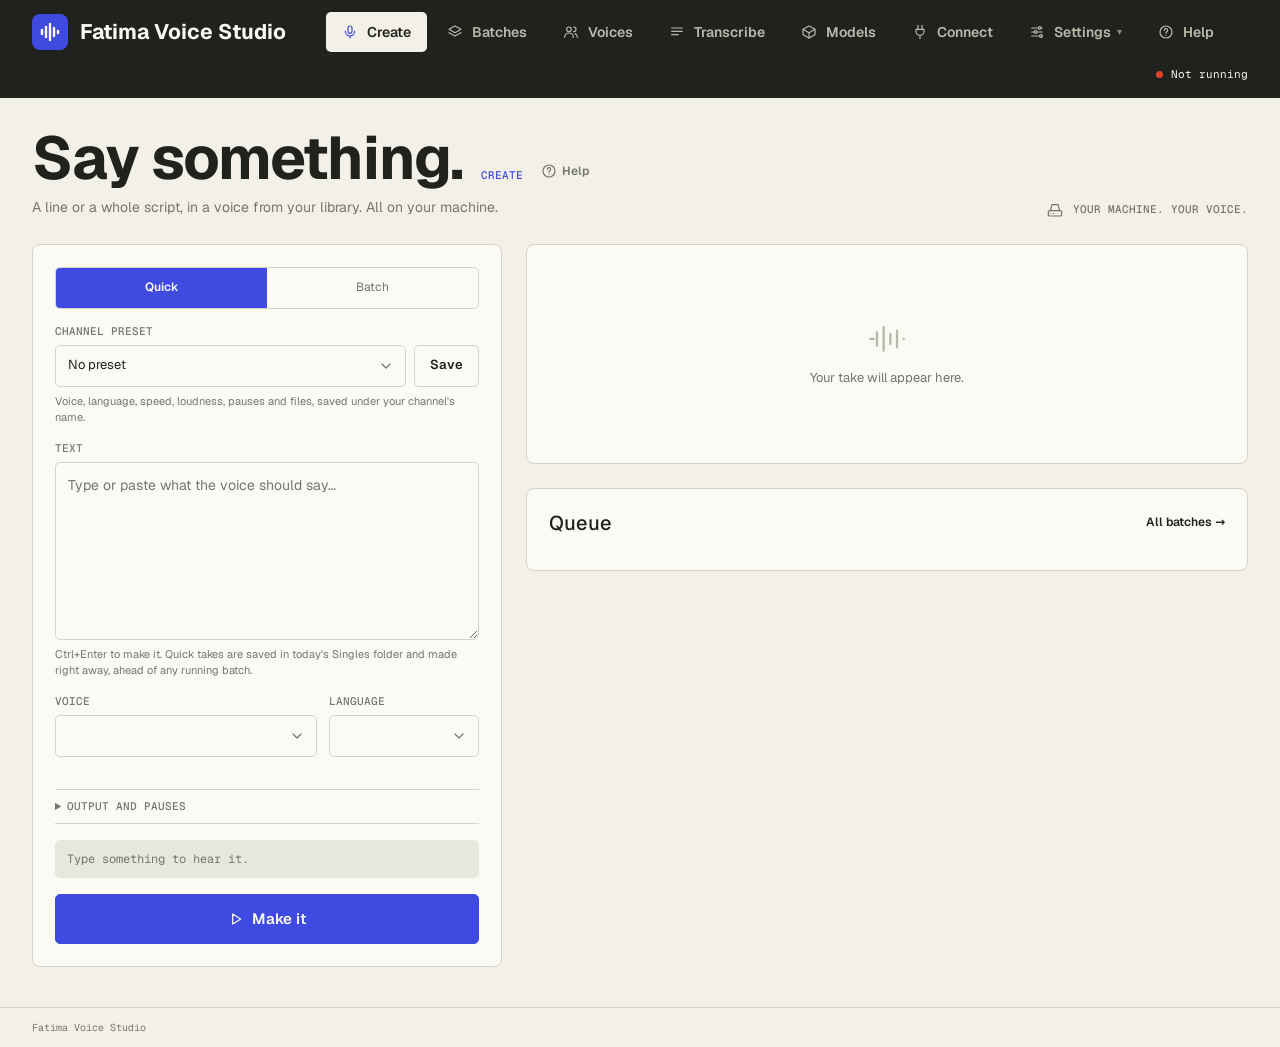
==== commit ff3e23c7: "New audio players, dark mode, and a polish pass across the pages (0.2.4) Players: every <audio> cont" ====
--- a/studio/web/index.html
+++ b/studio/web/index.html
@@ -5,6 +5,7 @@
 <meta name="viewport" content="width=device-width, initial-scale=1">
 <title>Fatima Voice Studio</title>
 <link rel="icon" href="icon.png">
+<script>try { const t = localStorage.getItem('fvs-theme'); if (t === 'light' || t === 'dark') document.documentElement.dataset.theme = t; } catch { /* storage off */ }</script>
 <link href="fonts.css" rel="stylesheet">
 <link rel="stylesheet" href="app.css">
 </head>
@@ -199,7 +200,7 @@
     <button type="button" class="text-btn" id="select-all">Select all shown</button>
     <button type="button" class="btn red sm" id="bulk-delete" disabled>Delete selected</button>
   </div>
-  <div class="batch-list" id="batch-list"></div>
+  <div class="batch-list" id="batch-list"><div class="skel-list"><div class="skel"></div><div class="skel"></div><div class="skel"></div></div></div>
 </main>
 
 <!-- ============ ONE BATCH ============ -->
@@ -213,7 +214,7 @@
     <div class="row wrap" id="b-actions"></div>
   </div>
   <div class="progress" id="b-progress"><div></div></div>
-  <div class="scripts-view" id="b-scripts"></div>
+  <div class="scripts-view" id="b-scripts"><div class="skel-list"><div class="skel" style="height:160px"></div><div class="skel" style="height:160px"></div></div></div>
 </main>
 
 <!-- ============ VOICES ============ -->
@@ -233,7 +234,7 @@
         <span data-icon="upload"></span>
         <span id="voice-drop-text">Drop an audio or video file here, or click to choose<br><small>6–15 seconds of one person speaking clearly — or a longer recording: the best part is picked for you</small></span>
       </label>
-      <audio id="voice-file-preview" controls hidden></audio>
+      <div id="voice-file-preview" hidden></div>
       <div class="pair">
         <div class="field"><label class="label" for="voice-name">Name</label><input class="input" id="voice-name" placeholder="e.g. Narrator Laura" maxlength="60"></div>
         <div class="field" style="flex:0 0 150px"><label class="label" for="voice-lang">Language</label>
@@ -245,6 +246,7 @@
       <label class="check"><input type="checkbox" id="voice-denoise"> Reduce background noise</label>
       <label class="check consent"><input type="checkbox" id="voice-consent"> This is my own voice, or I have the speaker's permission to use it.</label>
       <button type="button" class="btn accent block" id="voice-add" disabled>Add voice</button>
+      <p class="form-hint" id="voice-add-hint"></p>
     </section>
 
     <section class="card find-voice" id="find-voice">
@@ -260,7 +262,7 @@
       <div class="found" id="found-list"></div>
     </section>
   </div>
-  <div class="voice-cards" id="voice-cards"></div>
+  <div class="voice-cards" id="voice-cards"><div class="skel"></div><div class="skel"></div><div class="skel"></div></div>
 </main>
 
 <!-- ============ MODELS ============ -->
@@ -351,7 +353,7 @@
     </section>
   </div>
   <div class="group-title">Transcripts</div>
-  <div class="batch-list" id="t-list"></div>
+  <div class="batch-list" id="t-list"><div class="skel-list"><div class="skel"></div></div></div>
 </main>
 
 <!-- ============ CONNECT ============ -->
@@ -373,7 +375,7 @@
       <p class="lede">Defaults for new scripts, output files, folders and updates.</p>
     </div>
   </div>
-  <div id="settings-body"></div>
+  <div id="settings-body"><div class="skel-cols"><div class="skel"></div><div class="skel"></div><div class="skel"></div></div></div>
 </main>
 
 <!-- ============ HELP ============ -->
--- a/studio/web/app.css
+++ b/studio/web/app.css
@@ -6,6 +6,24 @@
   --ok: #2f7d3a; --ok-soft: #dcefd8; --warn: #9a5b00; --warn-soft: #f8ead0;
   --sans: 'Geist', system-ui, sans-serif; --mono: 'Geist Mono', ui-monospace, monospace;
   --r: 5px; --r-card: 8px;
+  /* The dark top bar and its kin (code, chips, toasts) stay dark in both themes. */
+  --bar: #20221e; --on-bar: #fcfaf5; --bar-text: #b6baa9; --tab: var(--paper); --on-lime: #20221e; --red-deep: #c73b22;
+  --wave: #c9c8bb; --av-bg: 88%; --av-fg: 32%; color-scheme: light;
+}
+/* Dark theme: follows Windows unless Settings picks one (html[data-theme]). Keep both blocks the same. */
+@media (prefers-color-scheme: dark) {
+  :root:not([data-theme="light"]) {
+    --ink: #e9e8df; --paper: #161714; --card: #1e1f1c; --line: #34362f; --well: #2a2c27;
+    --muted: #9b9e91; --sub: #5f6359; --accent: #6d76ff; --accent-hi: #868dff; --accent-soft: #262948;
+    --red: #e5543a; --red-hi: #ff8f75; --red-soft: #3a201a; --ok: #7fcf8a; --ok-soft: #1d3321; --warn: #e6ad55; --warn-soft: #362a14;
+    --bar: #0d0e0c; --tab: #2a2c27; --wave: #45483f; color-scheme: dark; --av-bg: 27%; --av-fg: 80%;
+  }
+}
+:root[data-theme="dark"] {
+  --ink: #e9e8df; --paper: #161714; --card: #1e1f1c; --line: #34362f; --well: #2a2c27;
+  --muted: #9b9e91; --sub: #5f6359; --accent: #6d76ff; --accent-hi: #868dff; --accent-soft: #262948;
+  --red: #e5543a; --red-hi: #ff8f75; --red-soft: #3a201a; --ok: #7fcf8a; --ok-soft: #1d3321; --warn: #e6ad55; --warn-soft: #362a14;
+  --bar: #0d0e0c; --tab: #2a2c27; --wave: #45483f; color-scheme: dark; --av-bg: 27%; --av-fg: 80%;
 }
 * { box-sizing: border-box; }
 html, body { margin: 0; background: var(--paper); color: var(--ink); }
@@ -30,15 +48,15 @@
 
 /* ---------- header ---------- */
 .appbar { display: flex; flex-wrap: wrap; align-items: center; gap: 16px 40px; min-height: 84px; padding: 12px 32px;
-  background: var(--ink); position: sticky; top: 0; z-index: 10; }
-.brand { display: flex; align-items: center; gap: 12px; color: var(--card); text-decoration: none; font-weight: 700; font-size: 21px; white-space: nowrap; }
-.mark { width: 36px; height: 36px; border-radius: 8px; background: var(--accent); display: inline-flex; align-items: center; justify-content: center; flex: none; color: var(--card); }
+  background: var(--bar); position: sticky; top: 0; z-index: 10; }
+.brand { display: flex; align-items: center; gap: 12px; color: var(--on-bar); text-decoration: none; font-weight: 700; font-size: 21px; white-space: nowrap; }
+.mark { width: 36px; height: 36px; border-radius: 8px; background: var(--accent); display: inline-flex; align-items: center; justify-content: center; flex: none; color: var(--on-bar); }
 .mark svg.i { width: 24px; height: 24px; stroke-width: 2.4; }
 .nav { display: flex; gap: 4px; min-width: 0; max-width: 100%; overflow-x: auto; scrollbar-width: none; }
 .nav a { display: inline-flex; align-items: center; gap: 9px; height: 40px; padding: 0 16px; border-radius: var(--r);
-  color: var(--sub); text-decoration: none; font-weight: 600; font-size: 14px; white-space: nowrap; }
-.nav a:hover { color: var(--card); }
-.nav a[aria-current="page"] { background: var(--paper); color: var(--ink); }
+  color: var(--bar-text); text-decoration: none; font-weight: 600; font-size: 14px; white-space: nowrap; }
+.nav a:hover { color: var(--on-bar); }
+.nav a[aria-current="page"] { background: var(--tab); color: var(--ink); }
 .nav a[aria-current="page"] svg.i { color: var(--accent); }
 .nav a[data-view="setup"] { display: none; }
 body.locked .nav a[data-view="setup"] { display: inline-flex; }
@@ -46,7 +64,7 @@
 .nav-caret { font-size: 10px; margin-left: -3px; opacity: .7; }
 .nav a, .nav-menu a { position: relative; }
 .badge { position: absolute; top: 7px; right: 7px; width: 8px; height: 8px; border-radius: 50%; background: var(--lime);
-  box-shadow: 0 0 0 2px var(--ink); }
+  box-shadow: 0 0 0 2px var(--bar); }
 .nav-menu a .badge { top: 12px; right: 12px; box-shadow: none; background: var(--accent); }
 body.locked .nav-caret { display: none; }
 .nav-menu { position: fixed; z-index: 30; min-width: 230px; padding: 6px; border-radius: var(--r-card); background: var(--card);
@@ -56,22 +74,25 @@
 .nav-menu a:hover { background: var(--well); }
 .engine { flex: 1 1 auto; display: flex; justify-content: flex-end; min-width: 0; }
 .engine-state { display: flex; flex-direction: column; align-items: flex-end; gap: 5px; min-width: 0; overflow: hidden; }
-.engine-line { display: flex; align-items: center; gap: 8px; font: 400 11px/1.2 var(--mono); color: var(--card); white-space: nowrap; }
-.engine-sub { font: 400 10px/1.2 var(--mono); color: var(--sub); white-space: nowrap; overflow: hidden; text-overflow: ellipsis; max-width: 420px; }
+.engine-line { display: flex; align-items: center; gap: 8px; font: 400 11px/1.2 var(--mono); color: var(--on-bar); white-space: nowrap; }
+.engine-sub { font: 400 10px/1.2 var(--mono); color: var(--bar-text); white-space: nowrap; overflow: hidden; text-overflow: ellipsis; max-width: 520px; cursor: default; }
 .state-dot { width: 7px; height: 7px; border-radius: 50%; background: var(--lime); flex: none; }
 .state-dot.busy { background: #f5a524; animation: pulse 1.2s ease-in-out infinite; }
 .state-dot.error { background: var(--red); }
 .state-dot.off { background: var(--muted); }
+.state-dot.ring { width: 13px; height: 13px; animation: none; background: conic-gradient(#f5a524 calc(var(--p, 0) * 1%), rgba(255,255,255,.18) 0);
+  -webkit-mask: radial-gradient(circle, transparent 3px, #000 3.5px); mask: radial-gradient(circle, transparent 3px, #000 3.5px); }
 @keyframes pulse { 50% { opacity: .35; } }
 
 /* ---------- buttons, chips ---------- */
 .btn { display: inline-flex; align-items: center; justify-content: center; gap: 8px; height: 40px; padding: 0 15px;
   border: 1px solid var(--line); border-radius: var(--r); background: var(--card); color: var(--ink); font-weight: 600; font-size: 13px; white-space: nowrap; text-decoration: none; }
 .btn:hover:not(:disabled) { border-color: var(--muted); }
-.btn.accent { background: var(--accent); border-color: var(--accent); color: var(--card); }
+.btn.accent { background: var(--accent); border-color: var(--accent); color: var(--on-bar); }
 .btn.accent:hover:not(:disabled) { background: var(--accent-hi); border-color: var(--accent-hi); }
-.btn.red { background: var(--red); border-color: var(--red); color: var(--card); }
-.btn.red:hover:not(:disabled) { background: var(--red-hi); }
+.btn.accent:disabled, .btn.red:disabled { opacity: 1; background: var(--well); border-color: var(--line); color: var(--muted); }
+.btn.red { background: var(--red); border-color: var(--red); color: var(--on-bar); }
+.btn.red:hover:not(:disabled) { background: var(--red-deep); border-color: var(--red-deep); }
 .btn.sm { height: 32px; padding: 0 11px; font-size: 12px; }
 .btn.xs { height: 26px; padding: 0 8px; font-size: 11px; gap: 5px; }
 .btn.block { width: 100%; }
@@ -88,18 +109,18 @@
 .chip.accent { background: var(--accent-soft); color: var(--accent); }
 .chip.red { background: var(--red-soft); color: var(--red-hi); }
 .chip.warn { background: var(--warn-soft); color: var(--warn); }
-.chip.dark { background: var(--ink); color: var(--lime); }
+.chip.dark { background: var(--bar); color: var(--lime); }
 .chip.live::before { content: ''; width: 6px; height: 6px; border-radius: 50%; background: currentColor; animation: pulse 1.2s infinite; }
 .license { display: inline-flex; align-items: center; gap: 6px; font: 600 11px/1.3 var(--mono); padding: 5px 9px; border-radius: var(--r); }
 .license.ok { background: var(--ok-soft); color: var(--ok); }
-.license.nc { background: var(--red); color: var(--card); }
+.license.nc { background: var(--red); color: var(--on-bar); }
 
 /* ---------- page frame ---------- */
 .page { flex: 1; width: 100%; padding: 0 32px 40px; }
 .page-head { display: flex; flex-wrap: wrap; align-items: flex-end; justify-content: space-between; gap: 16px; padding: 30px 0 26px; }
 .title-row { display: flex; flex-wrap: wrap; align-items: baseline; gap: 6px 18px; min-width: 0; }
 h1 { margin: 0; font-size: clamp(36px, 5vw, 60px); line-height: 1.02; font-weight: 700; letter-spacing: -.02em; }
-.batch-title { font-size: clamp(28px, 3.6vw, 44px); word-break: break-word; }
+.batch-title { font-size: clamp(26px, 3vw, 36px); word-break: break-word; }
 .kicker { font: 500 11px/1.2 var(--mono); color: var(--accent); white-space: nowrap; }
 .lede { margin: 8px 0 0; color: var(--muted); font-size: 14px; max-width: 760px; }
 .note { display: flex; align-items: center; gap: 10px; font: 500 11px/1.2 var(--mono); color: var(--muted); white-space: nowrap; }
@@ -121,7 +142,9 @@
 .paste { width: 100%; padding: 12px; border: 1px solid var(--line); border-radius: var(--r); background: var(--card); font-size: 14px; line-height: 1.55; resize: vertical; min-height: 90px; }
 .seg { display: flex; height: 42px; border: 1px solid var(--line); border-radius: var(--r); overflow: hidden; }
 .seg button { flex: 1; font-size: 12px; color: var(--muted); }
-.seg button[aria-pressed="true"] { background: var(--ink); color: var(--lime); font-weight: 600; }
+.seg button { transition: background .15s, color .15s; }
+.seg button:hover:not([aria-pressed="true"]) { color: var(--ink); }
+.seg button[aria-pressed="true"] { background: var(--accent); color: var(--on-bar); font-weight: 600; }
 .modes { display: flex; gap: 14px; }
 .modes button { font-size: 12px; color: var(--muted); }
 .modes button[aria-pressed="true"] { color: var(--accent); font-weight: 700; }
@@ -147,8 +170,10 @@
 .script-row .num { font: 600 11px var(--mono); color: var(--muted); width: 22px; }
 .script-row input.title { flex: 1; min-width: 0; border: 0; background: transparent; font-weight: 600; font-size: 13px; padding: 2px 0; }
 .script-row input.title:focus { outline: none; }
-.script-row textarea { border: 1px solid var(--line); background: var(--card); border-radius: var(--r); padding: 8px 10px; resize: vertical; min-height: 70px; font-size: 13px; line-height: 1.5; }
-.script-row .meta { font: 10px var(--mono); color: var(--muted); }
+.script-row textarea { border: 1px solid var(--line); background: var(--card); border-radius: var(--r); padding: 8px 10px; resize: vertical; min-height: 70px; font-size: 13px; line-height: 1.5;
+  field-sizing: content; max-height: 360px; }
+.script-row .foot { display: flex; flex-wrap: wrap; align-items: center; justify-content: space-between; gap: 6px 8px; }
+.script-row .meta { font: 10px var(--mono); color: var(--muted); white-space: nowrap; }
 select.mini { height: 26px; max-width: 150px; padding: 0 6px; border: 1px solid var(--line); border-radius: var(--r); background: var(--card); font-size: 11px; color: var(--muted); }
 .summary { font: 12px/1.5 var(--mono); color: var(--muted); background: var(--well); border-radius: var(--r); padding: 10px 12px; }
 .summary b { color: var(--ink); font-weight: 600; }
@@ -157,13 +182,39 @@
 .empty-state svg.i { width: 40px; height: 40px; stroke-width: 1.4; }
 .empty-state p { margin: 0; font-size: 13px; color: var(--muted); }
 .queue { padding: 20px 22px; display: flex; flex-direction: column; gap: 12px; }
+.made { display: grid; grid-template-columns: repeat(3, minmax(0, 1fr)); gap: 8px; margin-bottom: 6px; }
+.made div { background: var(--well); border-radius: var(--r); padding: 10px 12px; display: flex; flex-direction: column; gap: 4px; min-width: 0; }
+.made b { font-size: 18px; font-weight: 700; white-space: nowrap; }
+.made small { font: 10px var(--mono); text-transform: uppercase; color: var(--muted); }
+.made-empty { margin: 0; font-size: 13px; color: var(--muted); }
 .qitem { display: flex; align-items: center; gap: 10px; padding: 10px 0; border-top: 1px solid var(--line); }
 .qitem .name { flex: 1; min-width: 0; overflow: hidden; text-overflow: ellipsis; white-space: nowrap; font-weight: 600; font-size: 13px; text-decoration: none; color: var(--ink); }
 .qitem .sub { font: 10px var(--mono); color: var(--muted); white-space: nowrap; }
 .drag { cursor: grab; color: var(--sub); }
 
 /* ---------- audio ---------- */
-audio { width: 100%; height: 40px; }
+/* Our own player (app.js player()): play button, waveform to click or drag, time. The <audio> inside stays hidden. */
+.ap { display: flex; align-items: center; gap: 12px; height: 46px; padding: 0 14px 0 7px; min-width: 0; width: 100%;
+  background: var(--well); border-radius: 23px; }
+.ap audio { display: none; }
+.ap-play { width: 32px; height: 32px; border-radius: 50%; flex: none; display: inline-flex; align-items: center; justify-content: center;
+  background: var(--accent); color: var(--on-bar); transition: background .15s, transform .15s; }
+.ap-play:hover { background: var(--accent-hi); }
+.ap-play:active { transform: scale(.94); }
+.ap-play svg.i { width: 14px; height: 14px; }
+.ap-play .i-play { fill: currentColor; margin-left: 2px; }
+.ap-play .i-pause { stroke-width: 3; display: none; }
+.ap.playing .ap-play .i-play { display: none; }
+.ap.playing .ap-play .i-pause { display: block; }
+.ap-wave { flex: 1; min-width: 40px; height: 30px; cursor: pointer; border-radius: 3px; touch-action: none; }
+.ap-wave canvas { display: block; width: 100%; height: 100%; }
+.ap-time { font: 11px var(--mono); color: var(--muted); white-space: nowrap; font-variant-numeric: tabular-nums; }
+.ap-time b { color: var(--ink); font-weight: 500; }
+.ap.sm { height: 36px; gap: 8px; padding: 0 10px 0 5px; border-radius: 18px; }
+.ap.sm .ap-play { width: 26px; height: 26px; }
+.ap.sm .ap-play svg.i { width: 11px; height: 11px; }
+.ap.sm .ap-wave { height: 22px; }
+.ap.sm .ap-time { font-size: 10px; }
 .take { display: flex; flex-direction: column; gap: 10px; }
 .take .text { font-size: 14px; line-height: 1.55; color: var(--ink); max-height: 140px; overflow: auto; }
 .files { display: flex; flex-wrap: wrap; gap: 8px; }
@@ -175,7 +226,7 @@
 .search { position: relative; }
 .search svg.i { position: absolute; left: 12px; top: 13px; color: var(--muted); }
 .search .input { padding-left: 36px; width: 240px; }
-.bulkbar { display: flex; align-items: center; gap: 18px; padding: 10px 14px; margin-bottom: 14px; background: var(--ink); color: var(--card); border-radius: var(--r); }
+.bulkbar { display: flex; align-items: center; gap: 18px; padding: 10px 14px; margin-bottom: 14px; background: var(--bar); color: var(--on-bar); border-radius: var(--r); }
 .bulkbar .text-btn { color: var(--lime); }
 .batch-list { display: flex; flex-direction: column; gap: 10px; }
 .bcard { display: flex; align-items: center; gap: 18px; padding: 16px 18px; }
@@ -188,6 +239,22 @@
 .bcard.selectable { cursor: pointer; }
 .bcard.picked { border-color: var(--accent); box-shadow: inset 3px 0 0 var(--accent); }
 .empty { padding: 40px; text-align: center; color: var(--muted); }
+.empty.big { display: flex; flex-direction: column; align-items: center; gap: 8px; padding: 46px 24px; }
+.empty.big .pic { width: 56px; height: 56px; border-radius: 50%; background: var(--accent-soft); color: var(--accent); display: inline-flex; align-items: center; justify-content: center; margin-bottom: 4px; }
+.empty.big .pic svg.i { width: 26px; height: 26px; }
+.empty.big b { color: var(--ink); font-size: 15px; }
+.empty.big p { margin: 0; max-width: 420px; font-size: 13px; }
+.empty.big .btn { margin-top: 8px; }
+/* 9. Placeholders until the first data arrives. */
+.skel { position: relative; overflow: hidden; background: var(--card); border: 1px solid var(--line); border-radius: var(--r-card); }
+.skel::after { content: ''; position: absolute; inset: 0; background: linear-gradient(90deg, transparent, var(--well), transparent); transform: translateX(-100%); animation: shimmer 1.4s infinite; }
+@keyframes shimmer { to { transform: translateX(100%); } }
+.skel-list { display: flex; flex-direction: column; gap: 10px; }
+.skel-list .skel { height: 96px; }
+.skel-cards { display: grid; grid-template-columns: repeat(auto-fill, minmax(330px, 1fr)); gap: 16px; }
+.voice-cards > .skel { height: 230px; }
+.skel-cols { display: grid; grid-template-columns: repeat(auto-fit, minmax(300px, 1fr)); gap: 20px; }
+.skel-cols .skel { height: 340px; }
 
 /* ---------- one batch ---------- */
 #b-progress { margin-bottom: 22px; }
@@ -196,17 +263,29 @@
 .scard .top { display: flex; flex-wrap: wrap; align-items: center; gap: 10px 14px; }
 .scard .title { font-weight: 700; font-size: 17px; flex: 1; min-width: 200px; }
 .scard .stem { font: 11px var(--mono); color: var(--muted); }
-.scard .info { font: 11px var(--mono); color: var(--muted); display: flex; flex-wrap: wrap; gap: 4px 16px; }
+.scard .info { font: 11px var(--mono); color: var(--muted); display: flex; flex-wrap: wrap; gap: 6px; }
+.scard .info > span { background: var(--well); border-radius: 999px; padding: 3px 9px; white-space: nowrap; }
+.scard .info > span.good { background: var(--ok-soft); color: var(--ok); }
+.scard .info > span.fair { background: var(--warn-soft); color: var(--warn); }
+.scard .info > span.poor { background: var(--red-soft); color: var(--red-hi); }
 .scard .player { display: flex; flex-wrap: wrap; align-items: center; gap: 12px; }
-.scard .player audio { flex: 1 1 320px; }
+.scard .player .ap { flex: 1 1 320px; width: auto; }
 .segs { border-top: 1px solid var(--line); margin-top: 4px; }
 .segs summary { cursor: pointer; padding: 10px 0 4px; font: 500 11px/1.2 var(--mono); text-transform: uppercase; color: var(--muted); }
-.seg-row { display: grid; grid-template-columns: 38px 1fr auto; gap: 12px; align-items: start; padding: 10px 0; border-top: 1px dashed var(--line); }
+.seg-row { display: grid; grid-template-columns: 38px 1fr auto; gap: 12px; align-items: start; padding: 10px 0 10px 12px; border-top: 1px dashed var(--line);
+  box-shadow: inset 3px 0 0 var(--strip, var(--line)); }
+.seg-row.st-done { --strip: var(--ok); }
+.seg-row.st-failed, .seg-row.st-cancelled { --strip: var(--red); }
+.seg-row.flag { --strip: var(--warn); }
+.seg-row.running { --strip: var(--accent); }
+.seg-row .txt { transition: color .2s; }
+.seg-row.speaking .txt { color: var(--accent); }
+.seg-row.speaking .k { color: var(--accent); }
 .seg-row .k { font: 600 11px var(--mono); color: var(--muted); padding-top: 3px; }
 .seg-row .txt { font-size: 13px; line-height: 1.5; white-space: pre-wrap; }
 .seg-row .sub { font: 10px var(--mono); color: var(--muted); margin-top: 4px; display: flex; flex-wrap: wrap; gap: 4px 12px; align-items: center; }
 .seg-row .tools { display: flex; flex-direction: column; align-items: flex-end; gap: 6px; }
-.seg-row audio { height: 32px; width: 230px; }
+.seg-row .ap { width: 260px; }
 .seg-row.flag { background: linear-gradient(90deg, var(--warn-soft), transparent 70%); }
 .seg-row.running { background: linear-gradient(90deg, var(--accent-soft), transparent 70%); }
 .flag-note { font-size: 11px; color: var(--warn); margin-top: 4px; }
@@ -223,13 +302,22 @@
 .found-item { display: flex; flex-direction: column; gap: 8px; padding: 12px; background: var(--paper); border-radius: var(--r); border: 1px solid var(--line); }
 .voice-cards { display: grid; grid-template-columns: repeat(auto-fill, minmax(330px, 1fr)); gap: 16px; }
 .vcard { padding: 18px; display: flex; flex-direction: column; gap: 10px; }
-.vcard .top { display: flex; align-items: center; gap: 10px; }
-.vcard .name { font-weight: 700; font-size: 17px; flex: 1; min-width: 0; overflow: hidden; text-overflow: ellipsis; }
+.vcard .top { display: flex; align-items: center; gap: 12px; }
+.avatar { width: 38px; height: 38px; border-radius: 50%; flex: none; display: inline-flex; align-items: center; justify-content: center;
+  font: 700 14px/1 var(--sans); background: hsl(var(--h) 55% var(--av-bg)); color: hsl(var(--h) 45% var(--av-fg)); }
+.vcard .who { flex: 1; min-width: 0; display: flex; flex-direction: column; gap: 2px; }
+.vcard .lang { font: 11px var(--mono); color: var(--muted); }
+.vcard .name { font-weight: 700; font-size: 17px; min-width: 0; overflow: hidden; text-overflow: ellipsis; white-space: nowrap; }
 .vcard .meta { font: 11px var(--mono); color: var(--muted); display: flex; flex-wrap: wrap; gap: 4px 12px; }
 .vcard .notes { font-size: 12px; color: var(--muted); }
 .vcard .tips { margin: 0; padding-left: 16px; font-size: 11px; color: var(--warn); }
-.vcard .acts { display: flex; flex-wrap: wrap; gap: 6px; }
-.vcard.default { border-color: var(--accent); }
+.vcard .acts { display: flex; align-items: center; gap: 6px; margin-top: auto; padding-top: 4px; }
+.vcard .acts .grow { flex: 1; }
+.vcard .acts .on { color: var(--accent); cursor: default; }
+.vcard .acts .on svg.i { fill: currentColor; }
+.vcard .acts .on:hover { background: none; }
+.vcard.default { border-color: var(--accent); box-shadow: 0 0 0 1px var(--accent); }
+.form-hint { margin: -4px 0 0; font-size: 11px; color: var(--muted); text-align: center; }
 
 /* ---------- models, setup, settings, connect ---------- */
 .group-title { font: 500 11px/1.2 var(--mono); text-transform: uppercase; color: var(--muted); margin: 26px 0 12px; }
@@ -249,7 +337,7 @@
 .warn-box.error { background: var(--red-soft); color: var(--red-hi); }
 .warn-box.info { background: var(--accent-soft); color: var(--accent); }
 .step { display: flex; gap: 16px; margin: 26px 0 12px; align-items: baseline; }
-.step .n { font: 700 12px var(--mono); width: 26px; height: 26px; border-radius: 50%; background: var(--ink); color: var(--lime); display: inline-flex; align-items: center; justify-content: center; flex: none; }
+.step .n { font: 700 12px var(--mono); width: 26px; height: 26px; border-radius: 50%; background: var(--bar); color: var(--lime); display: inline-flex; align-items: center; justify-content: center; flex: none; }
 .step.done .n { background: var(--ok); color: var(--card); }
 .step h2 { margin: 0; font-size: 20px; font-weight: 600; }
 .step p { margin: 4px 0 0; color: var(--muted); font-size: 13px; }
@@ -270,15 +358,15 @@
 .panel h2 { margin: 0; font-size: 17px; }
 .path-row { display: flex; gap: 8px; }
 .path-row .input { font-family: var(--mono); font-size: 12px; }
-.code { position: relative; background: var(--ink); color: #e9ecd9; border-radius: var(--r); padding: 14px 16px; font: 12px/1.6 var(--mono); white-space: pre-wrap; word-break: break-all; }
-.code .copy { position: absolute; top: 8px; right: 8px; color: var(--sub); }
+.code { position: relative; background: var(--bar); color: #e9ecd9; border-radius: var(--r); padding: 14px 16px; font: 12px/1.6 var(--mono); white-space: pre-wrap; word-break: break-all; }
+.code .copy { position: absolute; top: 8px; right: 8px; color: var(--bar-text); }
 .code .copy:hover { color: var(--lime); background: rgba(255,255,255,.08); }
 .kv { display: grid; grid-template-columns: 140px 1fr; gap: 8px 14px; font-size: 13px; align-items: center; }
 .kv .k { font: 500 11px var(--mono); text-transform: uppercase; color: var(--muted); }
 /* Settings → Updates */
 .upd-new { border: 1px solid var(--line); border-radius: var(--r); background: var(--card); padding: 12px 14px; display: flex; flex-direction: column; gap: 10px; }
 .upd-head { display: flex; align-items: center; gap: 8px; font-size: 14px; }
-.upd-tag { font: 600 10px/1 var(--mono); text-transform: uppercase; background: var(--lime); color: var(--ink); border-radius: 3px; padding: 4px 6px; }
+.upd-tag { font: 600 10px/1 var(--mono); text-transform: uppercase; background: var(--lime); color: var(--on-lime); border-radius: 3px; padding: 4px 6px; }
 .upd-news { display: flex; flex-direction: column; gap: 8px; }
 .upd-ver ul { margin: 4px 0 0; padding-left: 18px; font-size: 13px; line-height: 1.5; }
 .upd-ver li + li { margin-top: 2px; }
@@ -326,7 +414,7 @@
 .doc .hit { display: flex; flex-direction: column; gap: 3px; padding: 12px 14px; margin: 0 -14px; border-radius: var(--r); color: var(--ink); text-decoration: none; }
 .doc .hit:hover { background: var(--well); }
 .doc .hit > span:last-child { color: var(--muted); font-size: 13px; }
-.doc mark { background: var(--lime); color: var(--ink); border-radius: 2px; }
+.doc mark { background: var(--lime); color: var(--on-lime); border-radius: 2px; }
 @media (max-width: 900px) {
   .help-layout { grid-template-columns: 1fr; }
   .help-toc { position: static; max-height: none; flex-direction: row; flex-wrap: wrap; gap: 4px; }
@@ -344,8 +432,12 @@
 dialog.modal p { margin: 0 0 14px; color: var(--muted); font-size: 13px; }
 dialog.modal form { display: flex; flex-direction: column; gap: 12px; }
 .toast { position: fixed; bottom: 24px; left: 50%; transform: translateX(-50%); z-index: 100; max-width: min(640px, 92vw);
-  padding: 12px 18px; border-radius: var(--r); background: var(--red-hi); color: var(--card); font-size: 13px; box-shadow: 0 10px 30px rgba(0,0,0,.25); }
-.toast.ok { background: var(--ink); color: var(--lime); }
+  display: flex; align-items: center; gap: 10px; animation: toast-in .22s ease-out;
+  padding: 12px 18px; border-radius: var(--r); background: var(--red-deep); color: var(--on-bar); font-size: 13px; box-shadow: 0 10px 30px rgba(0,0,0,.25); }
+.toast.ok { background: var(--bar); color: var(--lime); }
+.toast[hidden] { display: none; }
+@keyframes toast-in { from { opacity: 0; transform: translate(-50%, 14px); } }
+@media (prefers-reduced-motion: reduce) { .toast, .skel::after { animation: none; } }
 
 @media (max-width: 720px) {
   .appbar, .page, .appfoot { padding-left: 16px; padding-right: 16px; }
@@ -353,4 +445,5 @@
   .bcard { flex-direction: column; align-items: stretch; }
   .seg-row { grid-template-columns: 30px 1fr; }
   .seg-row .tools { grid-column: 2; align-items: flex-start; }
-}
+  .seg-row .ap { width: 100%; }
+}
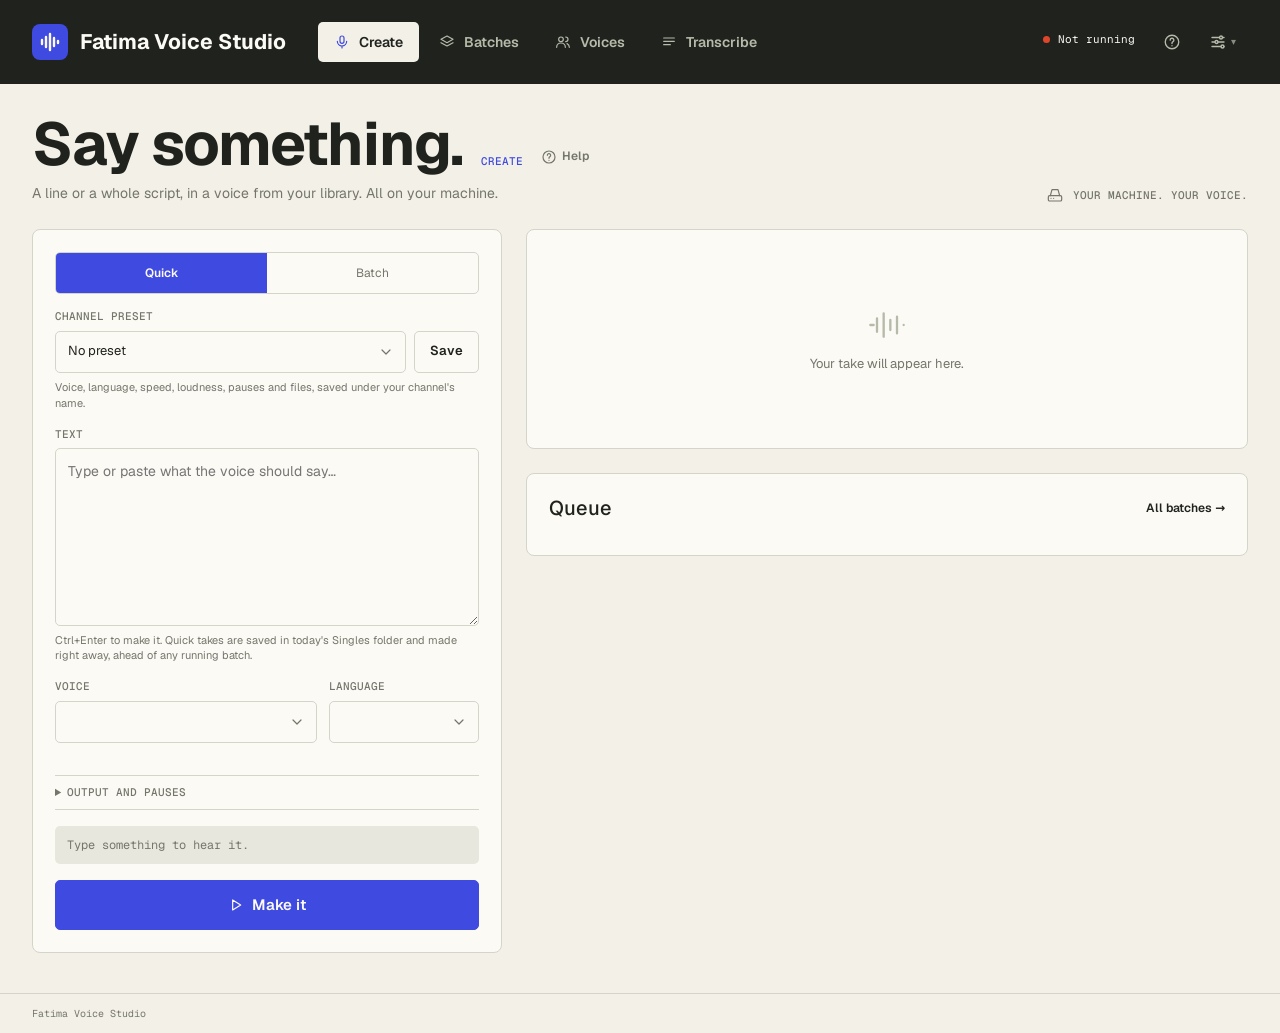
==== commit dc8f274b: "Tidier top bar with a menu on the right, and an About page Top bar: Create, Batches, Voices and Tran" ====
--- a/studio/web/index.html
+++ b/studio/web/index.html
@@ -13,27 +13,34 @@
 
 <header class="appbar">
   <a class="brand" href="#create"><span class="mark"><span data-icon="mark"></span></span>Fatima Voice Studio</a>
+  <!-- The work you do every day as tabs; everything else in the menu on the right. -->
   <nav class="nav" aria-label="Main">
     <a href="#create" data-view="create"><span data-icon="mic"></span>Create</a>
     <a href="#batches" data-view="batches"><span data-icon="layers"></span>Batches</a>
     <a href="#voices" data-view="voices"><span data-icon="users"></span>Voices</a>
     <a href="#transcribe" data-view="transcribe"><span data-icon="text"></span>Transcribe</a>
-    <a href="#models" data-view="models"><span data-icon="box"></span>Models</a>
     <a href="#setup" data-view="setup"><span data-icon="cpu"></span>Setup</a>
-    <a href="#connect" data-view="connect"><span data-icon="plug"></span>Connect</a>
-    <a href="#settings" data-view="settings"><span data-icon="sliders"></span>Settings<span class="nav-caret" aria-hidden="true">▾</span></a>
-    <a href="#help" data-view="help"><span data-icon="question"></span>Help</a>
   </nav>
-  <div class="nav-menu" id="settings-menu" role="menu" aria-label="Settings sections" hidden>
-    <a href="#settings" role="menuitem">General<span>Defaults, output, folders, updates</span></a>
-    <a href="#words" role="menuitem">Pronunciation<span>Names, abbreviations and numbers</span></a>
-    <a href="#setup" role="menuitem">Setup<span>Hardware, engine, models, speed test</span></a>
-  </div>
-  <div class="engine">
-    <div class="engine-state">
-      <div class="engine-line"><span class="state-dot" id="engine-dot"></span><span id="engine-text">Connecting…</span></div>
-      <div class="engine-sub" id="engine-sub"></div>
-    </div>
+  <div class="bar-right">
+    <div class="engine">
+      <div class="engine-state">
+        <div class="engine-line"><span class="state-dot" id="engine-dot"></span><span id="engine-text">Connecting…</span></div>
+        <div class="engine-sub" id="engine-sub"></div>
+      </div>
+    </div>
+    <div class="bar-tools">
+      <a class="tool" href="#help" data-view="help" title="Help" aria-label="Help"><span data-icon="question"></span></a>
+      <button type="button" class="tool" id="menu-btn" aria-haspopup="menu" aria-expanded="false" aria-controls="settings-menu" title="Settings and more" aria-label="Settings and more"><span data-icon="sliders"></span><span class="nav-caret" aria-hidden="true">▾</span></button>
+    </div>
+  </div>
+  <div class="nav-menu" id="settings-menu" role="menu" aria-label="Settings and more" hidden>
+    <a href="#settings" role="menuitem" data-view="settings"><span data-icon="sliders"></span><span class="t"><b>Settings</b><span>Defaults, output, folders, updates</span></span></a>
+    <a href="#words" role="menuitem" data-view="words"><span data-icon="text"></span><span class="t"><b>Pronunciation</b><span>Names, abbreviations and numbers</span></span></a>
+    <a href="#models" role="menuitem" data-view="models"><span data-icon="box"></span><span class="t"><b>Models</b><span>Voice, subtitle and tool downloads</span></span></a>
+    <a href="#setup" role="menuitem" data-view="setup"><span data-icon="cpu"></span><span class="t"><b>Setup</b><span>Hardware, engine, speed test</span></span></a>
+    <a href="#connect" role="menuitem" data-view="connect"><span data-icon="plug"></span><span class="t"><b>Connect</b><span>API and AI agents</span></span></a>
+    <hr>
+    <a href="#about" role="menuitem" data-view="about"><span data-icon="info"></span><span class="t"><b>About</b><span>Version, licences, this PC</span></span></a>
   </div>
 </header>
 
@@ -393,6 +400,17 @@
   </div>
 </main>
 
+<!-- ============ ABOUT ============ -->
+<main class="page" id="view-about" hidden>
+  <div class="page-head">
+    <div>
+      <div class="title-row"><h1>About</h1><span class="kicker">FATIMA VOICE STUDIO</span></div>
+      <p class="lede">Who made it, what it's built on, and the details to send with a problem report.</p>
+    </div>
+  </div>
+  <div id="about-body"><div class="skel-cols"><div class="skel"></div><div class="skel"></div></div></div>
+</main>
+
 <footer class="appfoot"><span id="foot-left">Fatima Voice Studio</span><span id="foot-right"></span></footer>
 
 <dialog class="modal" id="confirm">
--- a/studio/web/app.css
+++ b/studio/web/app.css
@@ -47,7 +47,7 @@
 small { font-size: 11px; color: var(--muted); }
 
 /* ---------- header ---------- */
-.appbar { display: flex; flex-wrap: wrap; align-items: center; gap: 16px 40px; min-height: 84px; padding: 12px 32px;
+.appbar { display: flex; flex-wrap: wrap; align-items: center; gap: 12px 32px; min-height: 84px; padding: 12px 32px;
   background: var(--bar); position: sticky; top: 0; z-index: 10; }
 .brand { display: flex; align-items: center; gap: 12px; color: var(--on-bar); text-decoration: none; font-weight: 700; font-size: 21px; white-space: nowrap; }
 .mark { width: 36px; height: 36px; border-radius: 8px; background: var(--accent); display: inline-flex; align-items: center; justify-content: center; flex: none; color: var(--on-bar); }
@@ -60,19 +60,33 @@
 .nav a[aria-current="page"] svg.i { color: var(--accent); }
 .nav a[data-view="setup"] { display: none; }
 body.locked .nav a[data-view="setup"] { display: inline-flex; }
-body.locked .nav a:not([data-view="setup"]):not([data-view="help"]) { opacity: .35; pointer-events: none; }
+body.locked .nav a:not([data-view="setup"]), body.locked #menu-btn { opacity: .35; pointer-events: none; }
 .nav-caret { font-size: 10px; margin-left: -3px; opacity: .7; }
-.nav a, .nav-menu a { position: relative; }
+.nav a, .nav-menu a, .tool { position: relative; }
+.bar-tools { display: flex; align-items: center; gap: 4px; flex: none; }
+.tool { display: inline-flex; align-items: center; gap: 7px; height: 40px; padding: 0 12px; border-radius: var(--r); color: var(--bar-text); }
+.tool:hover { color: var(--on-bar); }
+.tool[aria-current="page"], .tool[aria-expanded="true"] { background: var(--tab); color: var(--ink); }
+.tool[aria-current="page"] svg.i, .tool[aria-expanded="true"] svg.i { color: var(--accent); }
+.tool svg.i { width: 18px; height: 18px; }
 .badge { position: absolute; top: 7px; right: 7px; width: 8px; height: 8px; border-radius: 50%; background: var(--lime);
   box-shadow: 0 0 0 2px var(--bar); }
-.nav-menu a .badge { top: 12px; right: 12px; box-shadow: none; background: var(--accent); }
+.nav-menu a .badge { top: 14px; right: 12px; box-shadow: none; background: var(--accent); }
+.tool .badge { top: 6px; right: 6px; }
 body.locked .nav-caret { display: none; }
-.nav-menu { position: fixed; z-index: 30; min-width: 230px; padding: 6px; border-radius: var(--r-card); background: var(--card);
+.nav-menu { position: fixed; z-index: 30; min-width: 270px; padding: 6px; border-radius: var(--r-card); background: var(--card);
   border: 1px solid var(--line); box-shadow: 0 12px 32px rgba(0,0,0,.18); display: flex; flex-direction: column; gap: 2px; }
-.nav-menu a { display: flex; flex-direction: column; gap: 2px; padding: 10px 12px; border-radius: var(--r); color: var(--ink); text-decoration: none; font-weight: 600; }
-.nav-menu a span { font-weight: 400; font-size: 11px; color: var(--muted); }
+.nav-menu a { display: flex; align-items: flex-start; gap: 11px; padding: 10px 12px; border-radius: var(--r); color: var(--ink); text-decoration: none; }
+.nav-menu a > svg.i { color: var(--muted); margin-top: 1px; }
+.nav-menu a .t { display: flex; flex-direction: column; gap: 2px; }
+.nav-menu a .t b { font-weight: 600; }
+.nav-menu a .t span { font-size: 11px; color: var(--muted); }
 .nav-menu a:hover { background: var(--well); }
-.engine { flex: 1 1 auto; display: flex; justify-content: flex-end; min-width: 0; }
+.nav-menu a.on { background: var(--accent-soft); }
+.nav-menu a.on > svg.i { color: var(--accent); }
+.nav-menu hr { border: 0; border-top: 1px solid var(--line); margin: 4px 8px; }
+.bar-right { flex: 1 1 auto; display: flex; align-items: center; justify-content: flex-end; gap: 16px; min-width: 0; }
+.engine { flex: 0 1 auto; display: flex; justify-content: flex-end; min-width: 0; }
 .engine-state { display: flex; flex-direction: column; align-items: flex-end; gap: 5px; min-width: 0; overflow: hidden; }
 .engine-line { display: flex; align-items: center; gap: 8px; font: 400 11px/1.2 var(--mono); color: var(--on-bar); white-space: nowrap; }
 .engine-sub { font: 400 10px/1.2 var(--mono); color: var(--bar-text); white-space: nowrap; overflow: hidden; text-overflow: ellipsis; max-width: 520px; cursor: default; }
@@ -383,6 +397,28 @@
 table.plain { width: 100%; border-collapse: collapse; font-size: 13px; }
 table.plain td, table.plain th { text-align: left; padding: 8px 10px; border-top: 1px solid var(--line); vertical-align: top; }
 table.plain th { font: 500 10px var(--mono); text-transform: uppercase; color: var(--muted); border-top: 0; }
+
+/* ---------- about ---------- */
+.about-hero { padding: 30px; display: flex; flex-wrap: wrap; align-items: center; gap: 22px 28px; margin-bottom: 20px; }
+.about-hero .mark { width: 72px; height: 72px; border-radius: 16px; }
+.about-hero .mark svg.i { width: 46px; height: 46px; }
+.about-hero .who { flex: 1 1 320px; display: flex; flex-direction: column; gap: 8px; min-width: 0; }
+.about-hero h2 { margin: 0; font-size: 26px; letter-spacing: -.01em; }
+.about-hero .ver { display: flex; flex-wrap: wrap; align-items: center; gap: 8px; font: 12px var(--mono); color: var(--muted); }
+.about-hero .tag { margin: 0; color: var(--muted); max-width: 640px; }
+.made-in { display: inline-flex; flex-wrap: wrap; align-items: center; gap: 7px; font-size: 15px; font-weight: 600; margin-top: 4px; }
+.made-in .flag { width: 27px; height: 18px; border-radius: 2px; box-shadow: 0 0 0 1px rgba(0,0,0,.12); flex: none; }
+.about-hero .links { display: flex; flex-wrap: wrap; gap: 8px; }
+.about-grid { display: grid; grid-template-columns: repeat(auto-fit, minmax(380px, 1fr)); gap: 20px; align-items: start; }
+.about-grid .kv { grid-template-columns: 150px minmax(0, 1fr); }
+.about-grid .kv > span:not(.k) { overflow-wrap: anywhere; }
+.lic-list { display: flex; flex-direction: column; }
+.lic-row { display: flex; flex-wrap: wrap; align-items: center; justify-content: space-between; gap: 6px 12px; padding: 10px 0; border-top: 1px solid var(--line); font-size: 13px; }
+.lic-row:first-child { border-top: 0; padding-top: 0; }
+.about-notices { margin-top: 20px; }
+.about-notices summary { cursor: pointer; padding: 16px 22px; font-weight: 600; }
+.about-notices .doc { padding: 4px 22px 22px; max-width: none; }
+@media (max-width: 720px) { .about-grid { grid-template-columns: 1fr; } .about-hero { padding: 22px; } }
 
 /* ---------- help ---------- */
 .page-help { display: inline-flex; align-items: center; gap: 5px; font-size: 12px; font-weight: 600; color: var(--muted); text-decoration: none; white-space: nowrap; }
